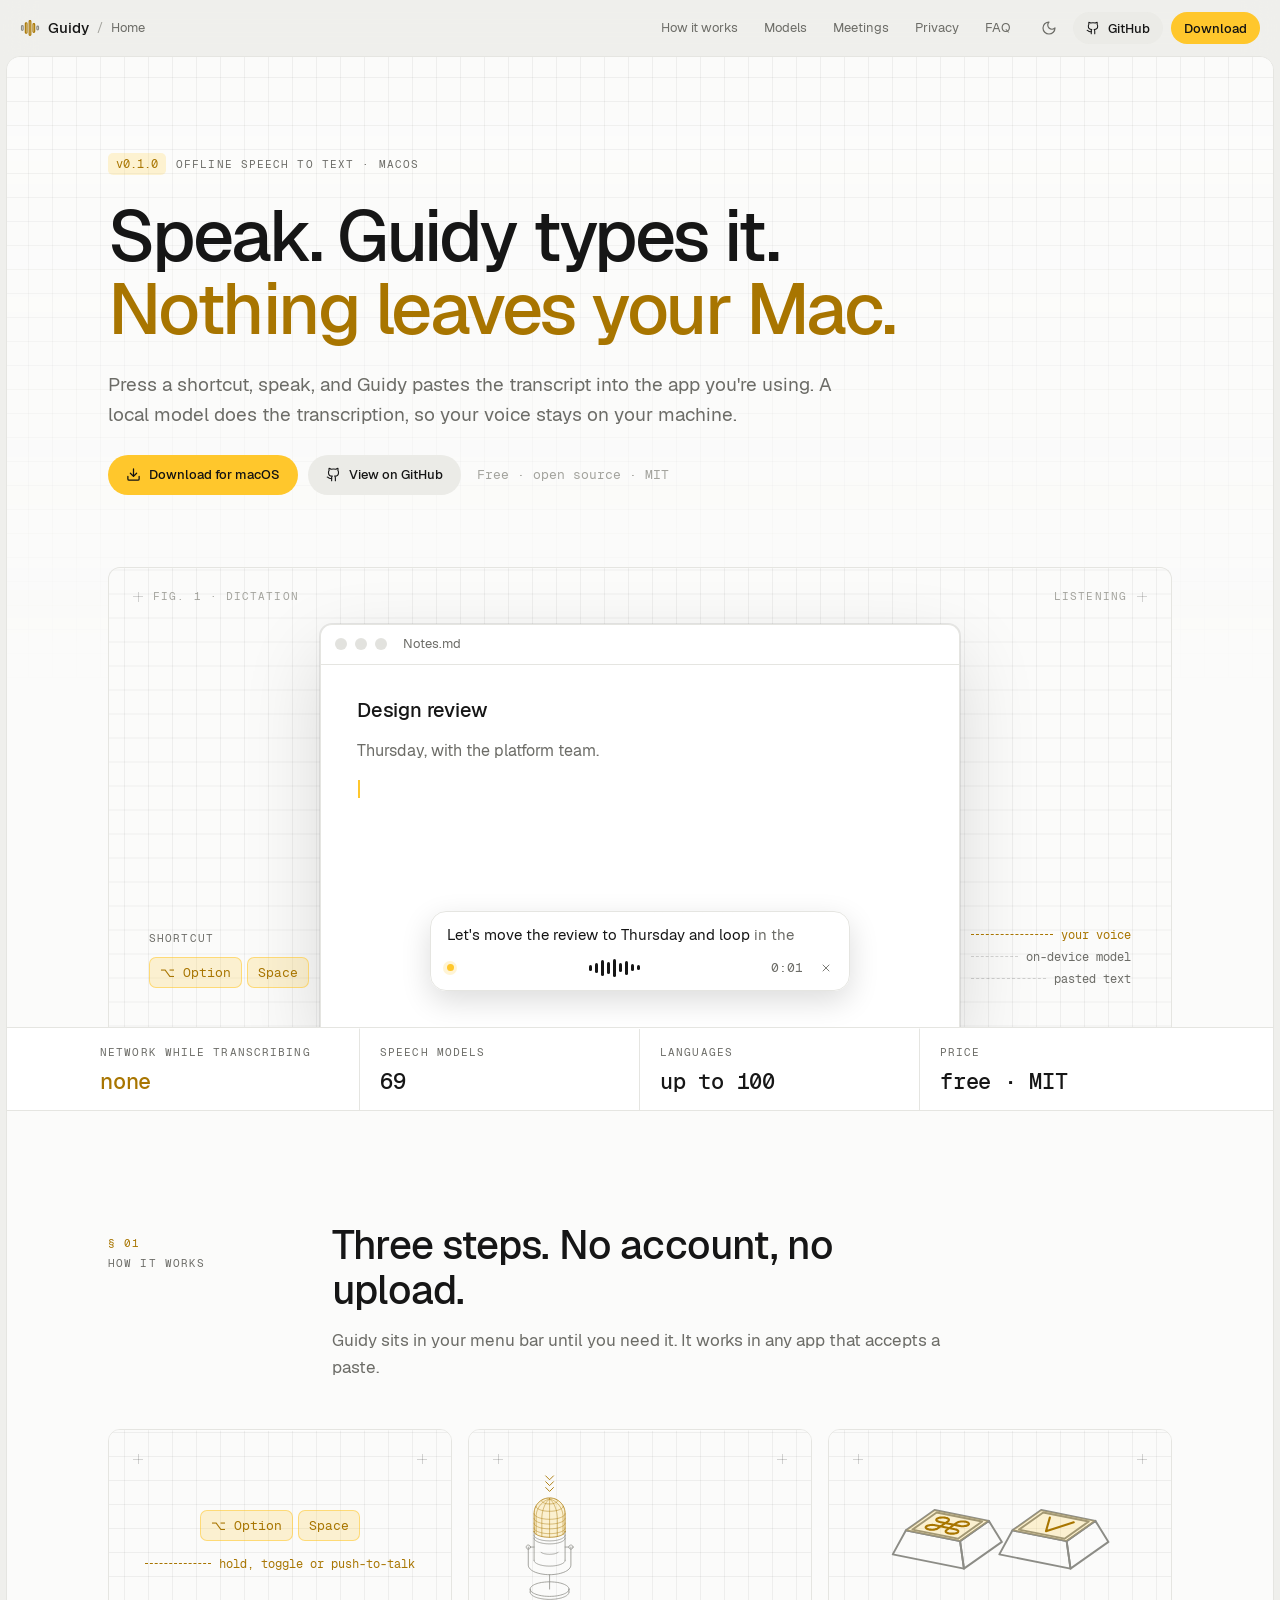
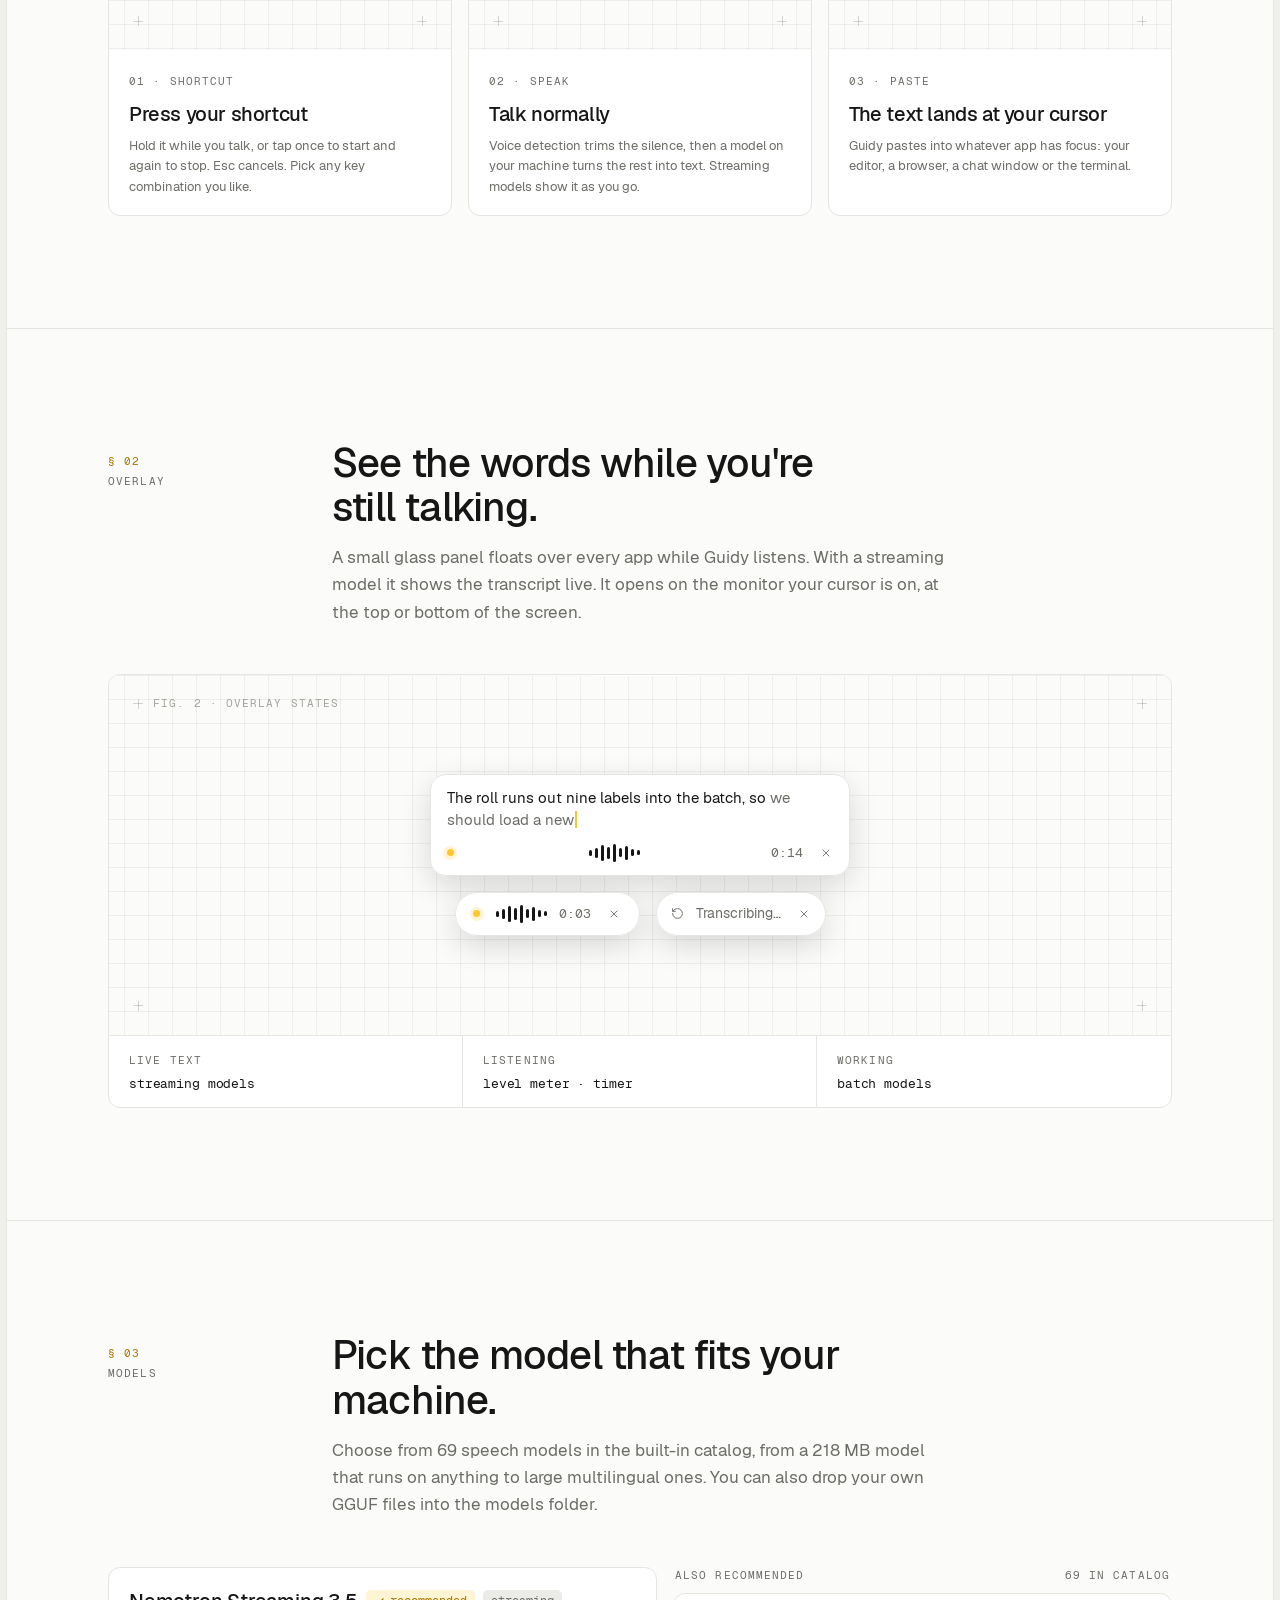
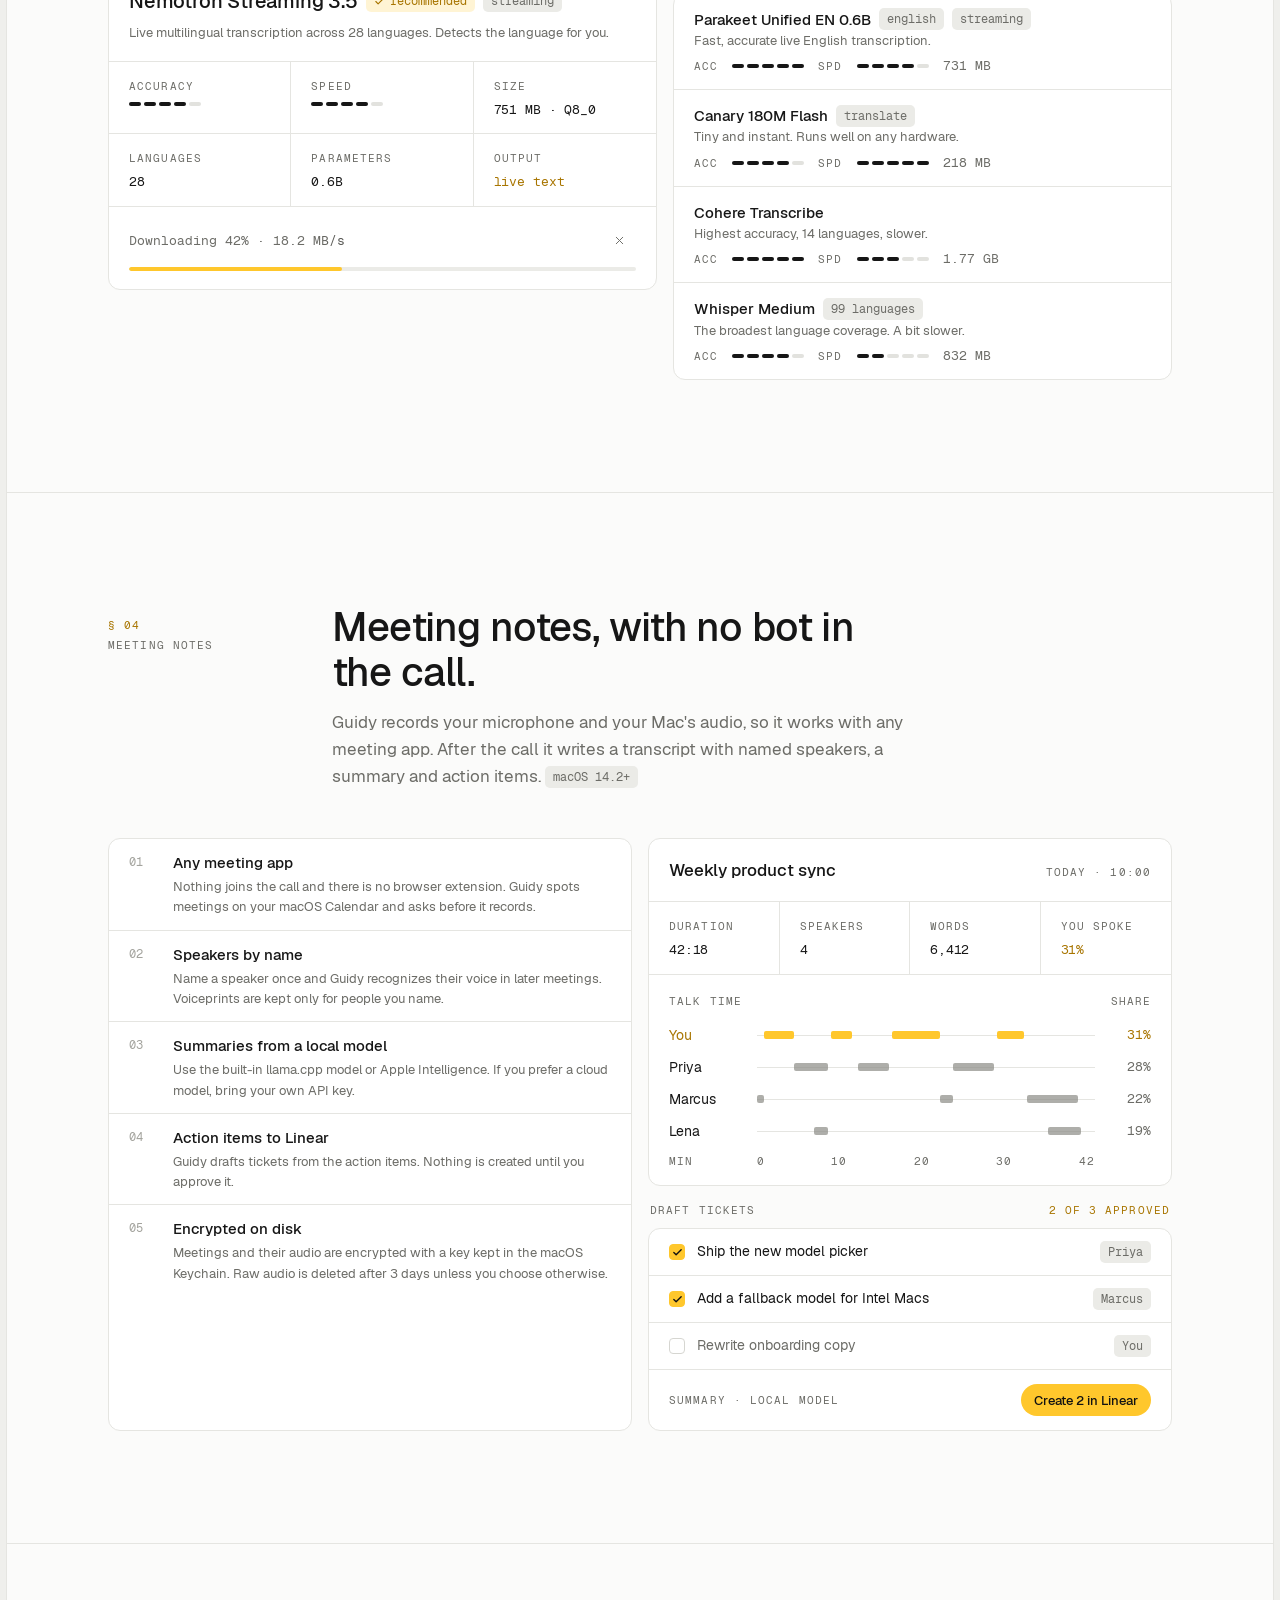
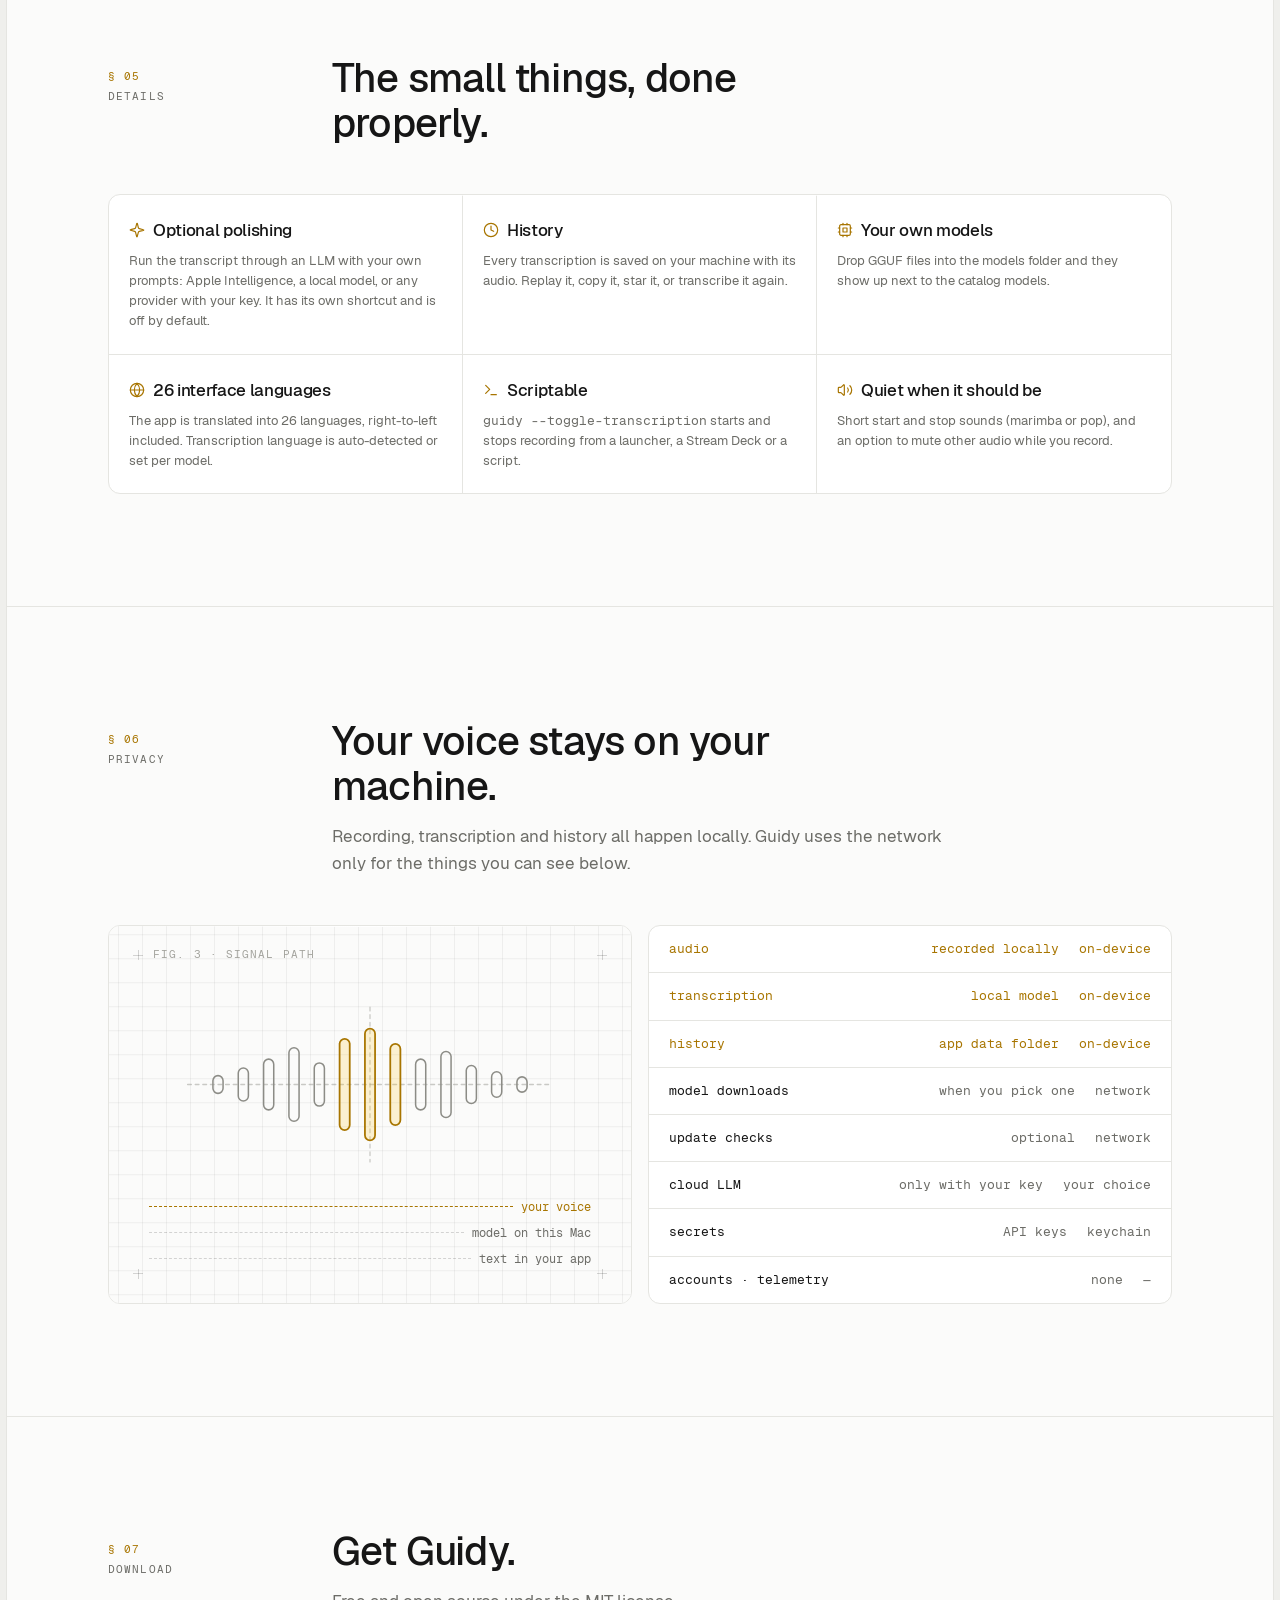
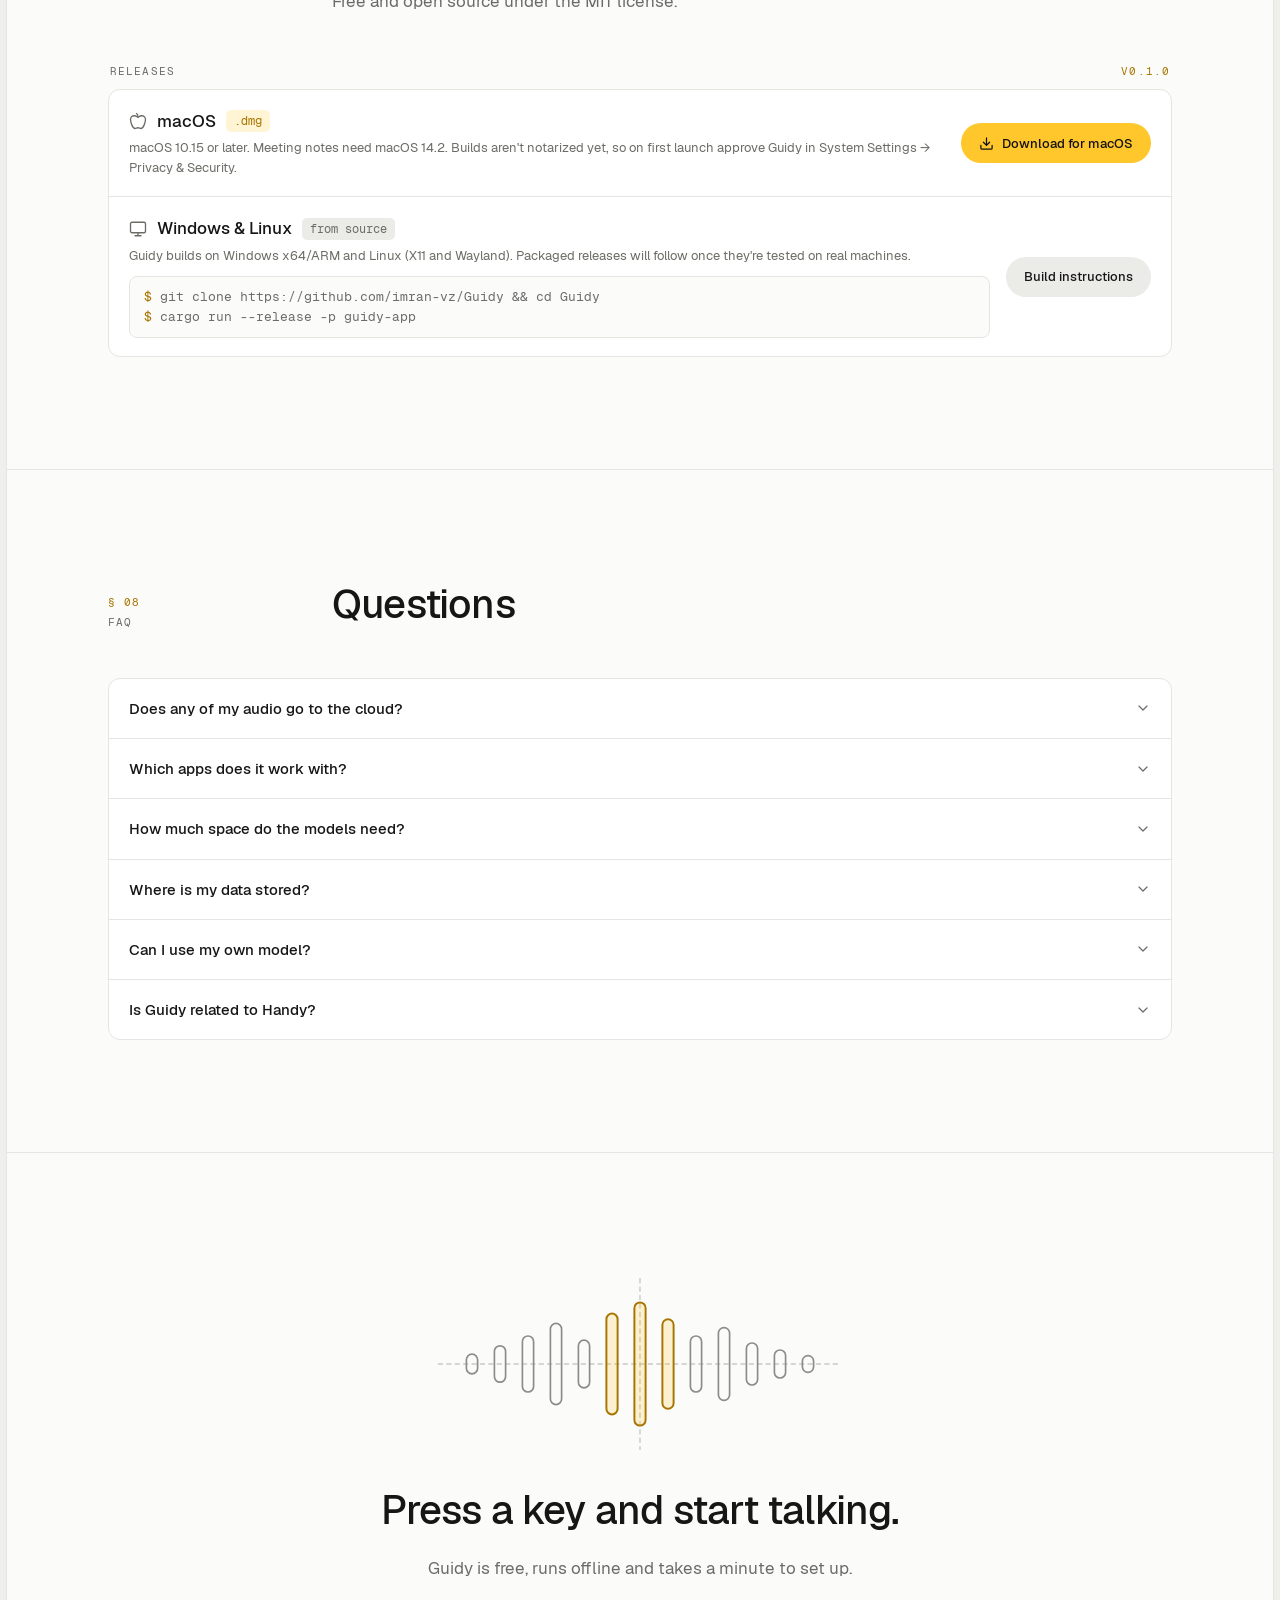
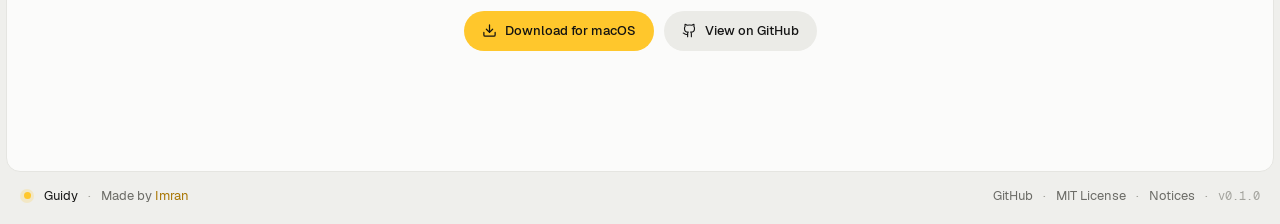
==== website/index.html @ 61d60904 "Add personal voice recognition for in-person meetings - Let people record a voice sample to label th" ====
<!doctype html>
<html lang="en">
<head>
<meta charset="utf-8">
<meta name="viewport" content="width=device-width,initial-scale=1">
<title>Guidy: offline speech to text for your desktop</title>
<meta name="description" content="Press a shortcut, speak, and Guidy pastes the transcript into the app you're using. Transcription runs on your machine. Free and open source.">
<meta name="author" content="Imran">
<link rel="author" href="https://imran.codes">
<link rel="canonical" href="https://guidy.imran.codes/">
<meta property="og:type" content="website">
<meta property="og:site_name" content="Guidy">
<meta property="og:url" content="https://guidy.imran.codes/">
<meta property="og:title" content="Guidy: offline speech to text">
<meta property="og:description" content="Press a shortcut, speak, and Guidy types into the focused app. Transcription runs on your machine. Free and open source.">
<meta property="og:image" content="https://guidy.imran.codes/assets/og.png">
<meta property="og:image:width" content="1200">
<meta property="og:image:height" content="630">
<meta property="og:image:alt" content="Guidy: Speak. Guidy types it. Nothing leaves your Mac.">
<meta name="twitter:card" content="summary_large_image">
<meta name="twitter:title" content="Guidy: offline speech to text">
<meta name="twitter:description" content="Press a shortcut, speak, and Guidy types into the focused app. Transcription runs on your machine.">
<meta name="twitter:image" content="https://guidy.imran.codes/assets/og.png">
<meta name="twitter:image:alt" content="Guidy: Speak. Guidy types it. Nothing leaves your Mac.">
<meta name="theme-color" content="#1b1b1b" media="(prefers-color-scheme: dark)">
<meta name="theme-color" content="#efefec" media="(prefers-color-scheme: light)">
<link rel="icon" href="/favicon.svg" type="image/svg+xml">
<link rel="icon" href="/assets/favicon-32.png" type="image/png" sizes="32x32">
<link rel="apple-touch-icon" href="/assets/apple-touch-icon.png">
<link rel="preload" href="assets/fonts/Geist-Regular.ttf" as="font" type="font/ttf" crossorigin>
<link rel="preload" href="assets/fonts/GeistMono-Regular.ttf" as="font" type="font/ttf" crossorigin>
<script>
  // Set the mode before first paint: saved choice, else the OS appearance.
  (function(){var m=localStorage.getItem("guidy-mode");if(!m)m=matchMedia("(prefers-color-scheme: light)").matches?"light":"dark";document.documentElement.dataset.mode=m})();
</script>
<link rel="stylesheet" href="styles.css">
<script type="application/ld+json">
{
  "@context": "https://schema.org",
  "@type": "SoftwareApplication",
  "name": "Guidy",
  "url": "https://guidy.imran.codes",
  "image": "https://guidy.imran.codes/assets/guidy-512.png",
  "description": "Offline speech to text for the desktop. Press a shortcut, speak, and Guidy pastes the transcript into the focused app.",
  "applicationCategory": "ProductivityApplication",
  "operatingSystem": "macOS",
  "softwareVersion": "0.1.0",
  "license": "https://opensource.org/licenses/MIT",
  "offers": { "@type": "Offer", "price": "0", "priceCurrency": "USD" },
  "codeRepository": "https://github.com/imran-vz/Guidy",
  "author": { "@type": "Person", "name": "Imran", "url": "https://imran.codes", "sameAs": ["https://github.com/imran-vz"] }
}
</script>
</head>
<body>
<a class="skip" href="#main">Skip to content</a>

<!-- Icons (Lucide, ISC), the same set the app uses through gpui-kit. -->
<svg width="0" height="0" style="position:absolute" aria-hidden="true">
  <defs>
    <symbol id="i-dl" viewBox="0 0 24 24"><path d="M12 15V3M7 10l5 5 5-5M21 15v4a2 2 0 0 1-2 2H5a2 2 0 0 1-2-2v-4"/></symbol>
    <symbol id="i-gh" viewBox="0 0 24 24"><path d="M15 22v-4a4.8 4.8 0 0 0-1-3.5c3 0 6-2 6-5.5.08-1.25-.27-2.48-1-3.5.28-1.15.28-2.35 0-3.5 0 0-1 0-3 1.5-2.64-.5-5.36-.5-8 0C6 2 5 2 5 2c-.3 1.15-.3 2.35 0 3.5A5.403 5.403 0 0 0 4 9c0 3.5 3 5.5 6 5.5-.39.49-.68 1.05-.85 1.65-.17.6-.22 1.23-.15 1.85v4"/><path d="M9 18c-4.51 2-5-2-7-2"/></symbol>
    <symbol id="i-x" viewBox="0 0 24 24"><path d="M18 6 6 18M6 6l12 12"/></symbol>
    <symbol id="i-reset" viewBox="0 0 24 24"><path d="M3 12a9 9 0 1 0 9-9 9.75 9.75 0 0 0-6.74 2.74L3 8"/><path d="M3 3v5h5"/></symbol>
    <symbol id="i-check" viewBox="0 0 24 24"><path d="M20 6 9 17l-5-5"/></symbol>
    <symbol id="i-chev" viewBox="0 0 24 24"><path d="m6 9 6 6 6-6"/></symbol>
    <symbol id="i-spark" viewBox="0 0 24 24"><path d="M9.9 15.5A2 2 0 0 0 8.5 14l-6.1-1.6a.5.5 0 0 1 0-1L8.5 10A2 2 0 0 0 10 8.5l1.6-6.1a.5.5 0 0 1 1 0L14 8.5a2 2 0 0 0 1.5 1.5l6.1 1.6a.5.5 0 0 1 0 1L15.5 14a2 2 0 0 0-1.5 1.5l-1.6 6.1a.5.5 0 0 1-1 0Z"/></symbol>
    <symbol id="i-clock" viewBox="0 0 24 24"><circle cx="12" cy="12" r="10"/><path d="M12 6v6l4 2"/></symbol>
    <symbol id="i-cpu" viewBox="0 0 24 24"><rect x="4" y="4" width="16" height="16" rx="2"/><rect x="9" y="9" width="6" height="6"/><path d="M15 2v2M15 20v2M2 15h2M2 9h2M20 15h2M20 9h2M9 2v2M9 20v2"/></symbol>
    <symbol id="i-globe" viewBox="0 0 24 24"><circle cx="12" cy="12" r="10"/><path d="M12 2a14.5 14.5 0 0 0 0 20 14.5 14.5 0 0 0 0-20M2 12h20"/></symbol>
    <symbol id="i-term" viewBox="0 0 24 24"><path d="m4 17 6-6-6-6M12 19h8"/></symbol>
    <symbol id="i-vol" viewBox="0 0 24 24"><path d="M11 4.7a.7.7 0 0 0-1.2-.5L6.4 7.6A1.4 1.4 0 0 1 5.4 8H3a1 1 0 0 0-1 1v6a1 1 0 0 0 1 1h2.4a1.4 1.4 0 0 1 1 .4l3.4 3.4a.7.7 0 0 0 1.2-.5ZM16 9a5 5 0 0 1 0 6M19.4 18.4a9 9 0 0 0 0-12.8"/></symbol>
    <symbol id="i-apple" viewBox="0 0 24 24"><path d="M12 20.94c1.5 0 2.75 1.06 4 1.06 3 0 6-8 6-12.22A4.91 4.91 0 0 0 17 5c-2.22 0-4 1.44-5 2-1-.56-2.78-2-5-2a4.9 4.9 0 0 0-5 4.78C2 14 5 22 8 22c1.25 0 2.5-1.06 4-1.06Z"/><path d="M10 2c1 .5 2 2 2 5"/></symbol>
    <symbol id="i-monitor" viewBox="0 0 24 24"><rect x="2" y="3" width="20" height="14" rx="2"/><path d="M8 21h8M12 17v4"/></symbol>
    <symbol id="i-sun" viewBox="0 0 24 24"><circle cx="12" cy="12" r="4"/><path d="M12 2v2M12 20v2M4.93 4.93l1.41 1.41M17.66 17.66l1.41 1.41M2 12h2M20 12h2M6.34 17.66l-1.41 1.41M19.07 4.93l-1.41 1.41"/></symbol>
    <symbol id="i-moon" viewBox="0 0 24 24"><path d="M12 3a6 6 0 0 0 9 9 9 9 0 1 1-9-9Z"/></symbol>
  </defs>
</svg>

<header class="titlebar">
  <a class="brand" href="#top" aria-label="Guidy home">
    <svg class="mark" width="20" height="20" viewBox="0 0 24 24" aria-hidden="true"><rect class="m-l" x="1.8" y="9.2" width="2" height="5.6" rx="1"/><rect class="m-a" x="6.4" y="5.7" width="2" height="12.6" rx="1"/><rect class="m-a" x="11" y="3.2" width="2" height="17.6" rx="1"/><rect class="m-a" x="15.6" y="6.7" width="2" height="10.6" rx="1"/><rect class="m-l" x="20.2" y="9.7" width="2" height="4.6" rx="1"/></svg>
    <span class="prod">Guidy</span><span class="slash">/</span><span class="where" id="where">Home</span>
  </a>
  <nav class="nav" aria-label="Sections">
    <a href="#how">How it works</a>
    <a href="#models">Models</a>
    <a href="#meetings">Meetings</a>
    <a href="#privacy">Privacy</a>
    <a href="#faq">FAQ</a>
  </nav>
  <div class="actions">
    <button class="ib" id="mode" type="button" aria-label="Switch to light mode">
      <svg width="16" height="16" fill="none" stroke="currentColor" stroke-width="1.8" stroke-linecap="round" stroke-linejoin="round"><use href="#i-sun"/></svg>
    </button>
    <a class="btn s sm" href="https://github.com/imran-vz/Guidy">
      <svg width="14" height="14" fill="none" stroke="currentColor" stroke-width="1.8" stroke-linecap="round" stroke-linejoin="round"><use href="#i-gh"/></svg>GitHub
    </a>
    <a class="btn p sm" href="#download">Download</a>
  </div>
</header>

<main class="well" id="main">

  <!-- ───────────── Hero ───────────── -->
  <section class="hero" id="top">
    <div class="bp hero-grid" aria-hidden="true"></div>
    <div class="wrap">
      <div class="hero-top">
        <div style="display:flex;gap:10px;align-items:center;flex-wrap:wrap">
          <span class="chip a">v0.1.0</span>
          <span class="eyebrow">Offline speech to text · macOS</span>
        </div>
        <h1>Speak. Guidy types it. <em>Nothing leaves your Mac.</em></h1>
        <p class="lede">Press a shortcut, speak, and Guidy pastes the transcript into the app you're using. A local model does the transcription, so your voice stays on your machine.</p>
        <div class="ctas">
          <a class="btn p" href="#download">
            <svg width="15" height="15" fill="none" stroke="currentColor" stroke-width="2" stroke-linecap="round" stroke-linejoin="round"><use href="#i-dl"/></svg>Download for macOS
          </a>
          <a class="btn s" href="https://github.com/imran-vz/Guidy">
            <svg width="15" height="15" fill="none" stroke="currentColor" stroke-width="1.8" stroke-linecap="round" stroke-linejoin="round"><use href="#i-gh"/></svg>View on GitHub
          </a>
          <span class="note mono">Free · open source · MIT</span>
        </div>
      </div>

      <!-- Desktop stand-in: an editor receiving dictation, with the overlay. -->
      <div class="bp demo" aria-label="Animated demo: holding the shortcut, speaking, and the text appearing in an editor" role="img">
        <i class="x tl"></i><i class="x tr"></i>
        <span class="fig" style="left:44px;top:20px">Fig. 1 · Dictation</span>
        <span class="fig" style="right:44px;top:20px" id="demo-state">Idle</span>
        <div class="editor rim">
          <div class="bar-top"><div class="lights"><i></i><i></i><i></i></div>Notes.md</div>
          <div class="doc">
            <div class="h">Design review</div>
            <p class="muted" style="margin-bottom:12px">Thursday, with the platform team.</p>
            <p><span class="typed" id="typed"></span><span class="caret"></span></p>
          </div>
        </div>
        <div class="keys">
          <span class="eyebrow">Shortcut</span>
          <div class="kbd" id="demo-keys"><span>⌥ Option</span><span>Space</span></div>
        </div>
        <div class="legend">
          <span class="callout a">your voice</span>
          <span class="callout">on-device model</span>
          <span class="callout">pasted text</span>
        </div>
        <div class="overlay-dock hidden" id="dock">
          <div class="pill live rim" id="pill-live">
            <div class="txt" id="live-txt"></div>
            <div class="rowp">
              <span class="dot pulse"></span>
              <div style="flex:1;display:flex;justify-content:center">
                <div class="wave" data-wave></div>
              </div>
              <span class="mono muted" id="timer">0:00</span>
              <span class="ib" aria-hidden="true"><svg width="12" height="12" fill="none" stroke="currentColor" stroke-width="1.8" stroke-linecap="round"><use href="#i-x"/></svg></span>
            </div>
          </div>
        </div>
      </div>
    </div>
  </section>

  <!-- Facts strip -->
  <div class="panel strip rim">
    <div class="wrap" style="padding:0">
      <div class="stats c4">
        <div><span class="eyebrow">Network while transcribing</span><span class="v acc">none</span></div>
        <div><span class="eyebrow">Speech models</span><span class="v">69</span></div>
        <div><span class="eyebrow">Languages</span><span class="v">up to 100</span></div>
        <div><span class="eyebrow">Price</span><span class="v">free · MIT</span></div>
      </div>
    </div>
  </div>

  <!-- ───────────── 01 How it works ───────────── -->
  <section class="section" id="how" data-name="How it works">
    <div class="wrap">
      <div class="section-head reveal">
        <div class="num"><span class="eyebrow acc">§ 01</span><span class="eyebrow">How it works</span></div>
        <div>
          <h2>Three steps. No account, no upload.</h2>
          <p class="lede">Guidy sits in your menu bar until you need it. It works in any app that accepts a paste.</p>
        </div>
      </div>
      <div class="steps">
        <article class="panel rim step reveal">
          <div class="bp">
            <i class="x tl"></i><i class="x tr"></i><i class="x bl"></i><i class="x br"></i>
            <div class="kbd-stage">
              <div class="kbd" data-keys><span>⌥ Option</span><span>Space</span></div>
              <span class="callout a" style="width:270px">hold, toggle or push-to-talk</span>
            </div>
          </div>
          <div class="sec">
            <span class="eyebrow">01 · Shortcut</span>
            <h3>Press your shortcut</h3>
            <p class="desc">Hold it while you talk, or tap once to start and again to stop. Esc cancels. Pick any key combination you like.</p>
          </div>
        </article>
        <article class="panel rim step reveal">
          <div class="bp">
            <i class="x tl"></i><i class="x tr"></i><i class="x bl"></i><i class="x br"></i>
            <div class="ill" style="--ar:480/210"><i class="l" style="--m:url(assets/illustrations/microphone.svg)"></i><i class="f" style="--m:url(assets/illustrations/microphone-fill.svg)"></i><i class="a" style="--m:url(assets/illustrations/microphone-accent.svg)"></i></div>
          </div>
          <div class="sec">
            <span class="eyebrow">02 · Speak</span>
            <h3>Talk normally</h3>
            <p class="desc">Voice detection trims the silence, then a model on your machine turns the rest into text. Streaming models show it as you go.</p>
          </div>
        </article>
        <article class="panel rim step reveal">
          <div class="bp">
            <i class="x tl"></i><i class="x tr"></i><i class="x bl"></i><i class="x br"></i>
            <div class="ill zoom" style="--ar:480/210"><i class="l" style="--m:url(assets/illustrations/paste-keys.svg)"></i><i class="f" style="--m:url(assets/illustrations/paste-keys-fill.svg)"></i><i class="a" style="--m:url(assets/illustrations/paste-keys-accent.svg)"></i></div>
          </div>
          <div class="sec">
            <span class="eyebrow">03 · Paste</span>
            <h3>The text lands at your cursor</h3>
            <p class="desc">Guidy pastes into whatever app has focus: your editor, a browser, a chat window or the terminal.</p>
          </div>
        </article>
      </div>
    </div>
  </section>

  <!-- ───────────── 02 Overlay ───────────── -->
  <section class="section" id="overlay" data-name="Overlay">
    <div class="wrap">
      <div class="section-head reveal">
        <div class="num"><span class="eyebrow acc">§ 02</span><span class="eyebrow">Overlay</span></div>
        <div>
          <h2>See the words while you're still talking.</h2>
          <p class="lede">A small glass panel floats over every app while Guidy listens. With a streaming model it shows the transcript live. It opens on the monitor your cursor is on, at the top or bottom of the screen.</p>
        </div>
      </div>
      <div class="panel rim reveal">
        <div class="bp ovl-stage">
          <i class="x tl"></i><i class="x tr"></i><i class="x bl"></i><i class="x br"></i>
          <span class="fig" style="left:44px;top:20px">Fig. 2 · Overlay states</span>
          <div class="pill live rim">
            <div class="txt">The roll runs out nine labels into the batch, so <span class="tail">we should load a new</span><span class="caret"></span></div>
            <div class="rowp"><span class="dot pulse"></span><div style="flex:1;display:flex;justify-content:center"><div class="wave" data-wave></div></div><span class="mono muted">0:14</span><span class="ib" aria-hidden="true"><svg width="12" height="12" fill="none" stroke="currentColor" stroke-width="1.8" stroke-linecap="round"><use href="#i-x"/></svg></span></div>
          </div>
          <div class="ovl-row">
            <div class="pill rim"><span class="dot pulse"></span><div class="wave" data-wave></div><span class="mono muted">0:03</span><span class="ib" aria-hidden="true"><svg width="12" height="12" fill="none" stroke="currentColor" stroke-width="1.8" stroke-linecap="round"><use href="#i-x"/></svg></span></div>
            <div class="pill rim sheen" style="padding-right:10px"><span class="muted" style="display:grid"><svg width="13" height="13" fill="none" stroke="currentColor" stroke-width="1.8" stroke-linecap="round" stroke-linejoin="round"><use href="#i-reset"/></svg></span><span class="shimmer" style="font-size:14px">Transcribing…</span><span class="ib" aria-hidden="true"><svg width="12" height="12" fill="none" stroke="currentColor" stroke-width="1.8" stroke-linecap="round"><use href="#i-x"/></svg></span></div>
          </div>
        </div>
        <div class="stats c3 sm" style="border-top:1px solid var(--hair)">
          <div><span class="eyebrow">Live text</span><span class="v">streaming models</span></div>
          <div><span class="eyebrow">Listening</span><span class="v">level meter · timer</span></div>
          <div><span class="eyebrow">Working</span><span class="v">batch models</span></div>
        </div>
      </div>
    </div>
  </section>

  <!-- ───────────── 03 Models ───────────── -->
  <section class="section" id="models" data-name="Models">
    <div class="wrap">
      <div class="section-head reveal">
        <div class="num"><span class="eyebrow acc">§ 03</span><span class="eyebrow">Models</span></div>
        <div>
          <h2>Pick the model that fits your machine.</h2>
          <p class="lede">Choose from 69 speech models in the built-in catalog, from a 218 MB model that runs on anything to large multilingual ones. You can also drop your own GGUF files into the models folder.</p>
        </div>
      </div>
      <div class="models">
        <div class="panel rim reveal">
          <div class="sec">
            <div class="mhead"><span class="nm">Nemotron Streaming 3.5</span><span class="chip a"><svg width="11" height="11" fill="none" stroke="currentColor" stroke-width="2.4" stroke-linecap="round" stroke-linejoin="round"><use href="#i-check"/></svg>recommended</span><span class="chip">streaming</span></div>
            <p class="desc" style="margin-top:6px">Live multilingual transcription across 28 languages. Detects the language for you.</p>
          </div>
          <div class="stats c3 sm" style="border-top:1px solid var(--hair)">
            <div><span class="eyebrow">Accuracy</span><span class="pips" data-pips="4"></span></div>
            <div><span class="eyebrow">Speed</span><span class="pips" data-pips="4"></span></div>
            <div><span class="eyebrow">Size</span><span class="v">751 MB · Q8_0</span></div>
            <div><span class="eyebrow">Languages</span><span class="v">28</span></div>
            <div><span class="eyebrow">Parameters</span><span class="v">0.6B</span></div>
            <div><span class="eyebrow">Output</span><span class="v acc">live text</span></div>
          </div>
          <div class="sec sheen" style="border-top:1px solid var(--hair)">
            <div style="display:flex;justify-content:space-between;align-items:center;gap:12px">
              <span class="mono shimmer">Downloading 42% · 18.2 MB/s</span>
              <span class="ib" aria-hidden="true"><svg width="13" height="13" fill="none" stroke="currentColor" stroke-width="1.8" stroke-linecap="round"><use href="#i-x"/></svg></span>
            </div>
            <div class="bar" style="margin-top:10px"><i style="width:42%"></i></div>
          </div>
        </div>
        <div class="group reveal">
          <div class="eyebrow"><span>Also recommended</span><span>69 in catalog</span></div>
          <div class="panel rim">
            <div class="mcard"><div><div class="nm">Parakeet Unified EN 0.6B <span class="chip">english</span><span class="chip">streaming</span></div><p class="desc">Fast, accurate live English transcription.</p>
              <div class="meta"><span class="eyebrow">Acc</span><span class="pips" data-pips="5"></span><span class="eyebrow">Spd</span><span class="pips" data-pips="4"></span><span class="mono muted">731 MB</span></div></div></div>
            <div class="mcard"><div><div class="nm">Canary 180M Flash <span class="chip">translate</span></div><p class="desc">Tiny and instant. Runs well on any hardware.</p>
              <div class="meta"><span class="eyebrow">Acc</span><span class="pips" data-pips="4"></span><span class="eyebrow">Spd</span><span class="pips" data-pips="5"></span><span class="mono muted">218 MB</span></div></div></div>
            <div class="mcard"><div><div class="nm">Cohere Transcribe</div><p class="desc">Highest accuracy, 14 languages, slower.</p>
              <div class="meta"><span class="eyebrow">Acc</span><span class="pips" data-pips="5"></span><span class="eyebrow">Spd</span><span class="pips" data-pips="3"></span><span class="mono muted">1.77 GB</span></div></div></div>
            <div class="mcard"><div><div class="nm">Whisper Medium <span class="chip">99 languages</span></div><p class="desc">The broadest language coverage. A bit slower.</p>
              <div class="meta"><span class="eyebrow">Acc</span><span class="pips" data-pips="4"></span><span class="eyebrow">Spd</span><span class="pips" data-pips="2"></span><span class="mono muted">832 MB</span></div></div></div>
          </div>
        </div>
      </div>
    </div>
  </section>

  <!-- ───────────── 04 Meetings ───────────── -->
  <section class="section" id="meetings" data-name="Meetings">
    <div class="wrap">
      <div class="section-head reveal">
        <div class="num"><span class="eyebrow acc">§ 04</span><span class="eyebrow">Meeting notes</span></div>
        <div>
          <h2>Meeting notes, with no bot in the call.</h2>
          <p class="lede">Guidy records your microphone and your Mac's audio, so it works with any meeting app. After the call it writes a transcript with named speakers, a summary and action items. <span class="chip" style="vertical-align:1px">macOS 14.2+</span></p>
        </div>
      </div>
      <div class="split">
        <div class="panel rim reveal">
          <div class="feature-list">
            <div class="row"><span class="idx">01</span><div class="lbl"><b>Any meeting app</b><span class="desc">Nothing joins the call and there is no browser extension. Guidy spots meetings on your macOS Calendar and asks before it records.</span></div></div>
            <div class="row"><span class="idx">02</span><div class="lbl"><b>Speakers by name</b><span class="desc">Name a speaker once and Guidy recognizes their voice in later meetings. Voiceprints are kept only for people you name.</span></div></div>
            <div class="row"><span class="idx">03</span><div class="lbl"><b>Summaries from a local model</b><span class="desc">Use the built-in llama.cpp model or Apple Intelligence. If you prefer a cloud model, bring your own API key.</span></div></div>
            <div class="row"><span class="idx">04</span><div class="lbl"><b>Action items to Linear</b><span class="desc">Guidy drafts tickets from the action items. Nothing is created until you approve it.</span></div></div>
            <div class="row"><span class="idx">05</span><div class="lbl"><b>Encrypted on disk</b><span class="desc">Meetings and their audio are encrypted with a key kept in the macOS Keychain. Raw audio is deleted after 3 days unless you choose otherwise.</span></div></div>
          </div>
        </div>
        <div style="display:flex;flex-direction:column;gap:16px">
          <div class="panel rim reveal">
            <div class="sec" style="display:flex;justify-content:space-between;align-items:baseline;gap:12px;flex-wrap:wrap">
              <span style="font-size:var(--t-title);font-weight:500">Weekly product sync</span><span class="eyebrow">Today · 10:00</span>
            </div>
            <div class="stats c4 sm" style="border-top:1px solid var(--hair)">
              <div><span class="eyebrow">Duration</span><span class="v">42:18</span></div>
              <div><span class="eyebrow">Speakers</span><span class="v">4</span></div>
              <div><span class="eyebrow">Words</span><span class="v">6,412</span></div>
              <div><span class="eyebrow">You spoke</span><span class="v acc">31%</span></div>
            </div>
            <div class="sec" style="border-top:1px solid var(--hair);padding-bottom:4px;display:flex;justify-content:space-between"><span class="eyebrow">Talk time</span><span class="eyebrow">Share</span></div>
            <div class="talk" id="talk"></div>
          </div>
          <div class="group reveal">
            <div class="eyebrow"><span>Draft tickets</span><span class="acc">2 of 3 approved</span></div>
            <div class="panel rim">
              <div class="ticket"><span class="check on"><svg width="11" height="11" fill="none" stroke="currentColor" stroke-width="3" stroke-linecap="round" stroke-linejoin="round"><use href="#i-check"/></svg></span><div class="t">Ship the new model picker</div><span class="chip">Priya</span></div>
              <div class="ticket"><span class="check on"><svg width="11" height="11" fill="none" stroke="currentColor" stroke-width="3" stroke-linecap="round" stroke-linejoin="round"><use href="#i-check"/></svg></span><div class="t">Add a fallback model for Intel Macs</div><span class="chip">Marcus</span></div>
              <div class="ticket"><span class="check"></span><div class="t muted">Rewrite onboarding copy</div><span class="chip">You</span></div>
              <div class="foot"><span class="eyebrow">Summary · local model</span><button class="btn p sm" type="button" tabindex="-1">Create 2 in Linear</button></div>
            </div>
          </div>
        </div>
      </div>
    </div>
  </section>

  <!-- ───────────── 05 Everything else ───────────── -->
  <section class="section" id="more" data-name="Details">
    <div class="wrap">
      <div class="section-head reveal">
        <div class="num"><span class="eyebrow acc">§ 05</span><span class="eyebrow">Details</span></div>
        <div>
          <h2>The small things, done properly.</h2>
        </div>
      </div>
      <div class="panel rim more reveal">
        <div><h3><svg width="16" height="16" fill="none" stroke="currentColor" stroke-width="1.8" stroke-linecap="round" stroke-linejoin="round"><use href="#i-spark"/></svg>Optional polishing</h3><p class="desc">Run the transcript through an LLM with your own prompts: Apple Intelligence, a local model, or any provider with your key. It has its own shortcut and is off by default.</p></div>
        <div><h3><svg width="16" height="16" fill="none" stroke="currentColor" stroke-width="1.8" stroke-linecap="round" stroke-linejoin="round"><use href="#i-clock"/></svg>History</h3><p class="desc">Every transcription is saved on your machine with its audio. Replay it, copy it, star it, or transcribe it again.</p></div>
        <div><h3><svg width="16" height="16" fill="none" stroke="currentColor" stroke-width="1.8" stroke-linecap="round" stroke-linejoin="round"><use href="#i-cpu"/></svg>Your own models</h3><p class="desc">Drop GGUF files into the models folder and they show up next to the catalog models.</p></div>
        <div><h3><svg width="16" height="16" fill="none" stroke="currentColor" stroke-width="1.8" stroke-linecap="round" stroke-linejoin="round"><use href="#i-globe"/></svg>26 interface languages</h3><p class="desc">The app is translated into 26 languages, right-to-left included. Transcription language is auto-detected or set per model.</p></div>
        <div><h3><svg width="16" height="16" fill="none" stroke="currentColor" stroke-width="1.8" stroke-linecap="round" stroke-linejoin="round"><use href="#i-term"/></svg>Scriptable</h3><p class="desc"><span class="mono">guidy --toggle-transcription</span> starts and stops recording from a launcher, a Stream Deck or a script.</p></div>
        <div><h3><svg width="16" height="16" fill="none" stroke="currentColor" stroke-width="1.8" stroke-linecap="round" stroke-linejoin="round"><use href="#i-vol"/></svg>Quiet when it should be</h3><p class="desc">Short start and stop sounds (marimba or pop), and an option to mute other audio while you record.</p></div>
      </div>
    </div>
  </section>

  <!-- ───────────── 06 Privacy ───────────── -->
  <section class="section" id="privacy" data-name="Privacy">
    <div class="wrap">
      <div class="section-head reveal">
        <div class="num"><span class="eyebrow acc">§ 06</span><span class="eyebrow">Privacy</span></div>
        <div>
          <h2>Your voice stays on your machine.</h2>
          <p class="lede">Recording, transcription and history all happen locally. Guidy uses the network only for the things you can see below.</p>
        </div>
      </div>
      <div class="privacy">
        <div class="panel rim reveal">
          <div class="bp" style="position:relative">
            <i class="x tl"></i><i class="x tr"></i><i class="x bl"></i><i class="x br"></i>
            <span class="fig" style="left:44px;top:20px">Fig. 3 · Signal path</span>
            <div class="ill" style="--ar:300/130;max-width:380px;position:relative;z-index:1;margin-bottom:60px"><i class="l" style="--m:url(assets/illustrations/waveform.svg)"></i><i class="f" style="--m:url(assets/illustrations/waveform-fill.svg)"></i><i class="a" style="--m:url(assets/illustrations/waveform-accent.svg)"></i></div>
            <div class="callouts">
              <span class="callout a">your voice</span>
              <span class="callout">model on this Mac</span>
              <span class="callout">text in your app</span>
            </div>
          </div>
        </div>
        <div class="panel rim reveal">
          <div class="kv a"><span>audio</span><span class="r"><span>recorded locally</span><span>on-device</span></span></div>
          <div class="kv a"><span>transcription</span><span class="r"><span>local model</span><span>on-device</span></span></div>
          <div class="kv a"><span>history</span><span class="r"><span>app data folder</span><span>on-device</span></span></div>
          <div class="kv"><span>model downloads</span><span class="r"><span>when you pick one</span><span>network</span></span></div>
          <div class="kv"><span>update checks</span><span class="r"><span>optional</span><span>network</span></span></div>
          <div class="kv"><span>cloud LLM</span><span class="r"><span>only with your key</span><span>your choice</span></span></div>
          <div class="kv"><span>secrets</span><span class="r"><span>API keys</span><span>keychain</span></span></div>
          <div class="kv"><span>accounts · telemetry</span><span class="r"><span>none</span><span>—</span></span></div>
        </div>
      </div>
    </div>
  </section>

  <!-- ───────────── 07 Download ───────────── -->
  <section class="section" id="download" data-name="Download">
    <div class="wrap">
      <div class="section-head reveal">
        <div class="num"><span class="eyebrow acc">§ 07</span><span class="eyebrow">Download</span></div>
        <div>
          <h2>Get Guidy.</h2>
          <p class="lede">Free and open source under the MIT license.</p>
        </div>
      </div>
      <div class="group reveal">
        <div class="eyebrow"><span>Releases</span><span class="acc">v0.1.0</span></div>
        <div class="panel rim">
          <div class="dl-row">
            <div>
              <div class="nm"><svg width="18" height="18" fill="none" stroke="currentColor" stroke-width="1.8" stroke-linecap="round" stroke-linejoin="round"><use href="#i-apple"/></svg>macOS <span class="chip a">.dmg</span></div>
              <p class="desc" style="margin-top:4px">macOS 10.15 or later. Meeting notes need macOS 14.2. Builds aren't notarized yet, so on first launch approve Guidy in System Settings → Privacy &amp; Security.</p>
            </div>
            <a class="btn p" href="https://github.com/imran-vz/Guidy/releases/latest"><svg width="15" height="15" fill="none" stroke="currentColor" stroke-width="2" stroke-linecap="round" stroke-linejoin="round"><use href="#i-dl"/></svg>Download for macOS</a>
          </div>
          <div class="dl-row">
            <div>
              <div class="nm"><svg width="18" height="18" fill="none" stroke="currentColor" stroke-width="1.8" stroke-linecap="round" stroke-linejoin="round"><use href="#i-monitor"/></svg>Windows &amp; Linux <span class="chip">from source</span></div>
              <p class="desc" style="margin-top:4px">Guidy builds on Windows x64/ARM and Linux (X11 and Wayland). Packaged releases will follow once they're tested on real machines.</p>
              <div class="code"><b>$</b> git clone https://github.com/imran-vz/Guidy && cd Guidy
<b>$</b> cargo run --release -p guidy-app</div>
            </div>
            <a class="btn s" href="https://github.com/imran-vz/Guidy#build-and-run">Build instructions</a>
          </div>
        </div>
      </div>
    </div>
  </section>

  <!-- ───────────── FAQ ───────────── -->
  <section class="section" id="faq" data-name="FAQ">
    <div class="wrap">
      <div class="section-head reveal">
        <div class="num"><span class="eyebrow acc">§ 08</span><span class="eyebrow">FAQ</span></div>
        <div><h2>Questions</h2></div>
      </div>
      <div class="panel rim faq reveal">
        <details>
          <summary>Does any of my audio go to the cloud?<svg width="16" height="16" fill="none" stroke="currentColor" stroke-width="1.8" stroke-linecap="round" stroke-linejoin="round"><use href="#i-chev"/></svg></summary>
          <div class="a">No. Recording and transcription run on your machine. Text only leaves your machine if you turn on post-processing or meeting summaries with a cloud provider and enter your own API key.</div>
        </details>
        <details>
          <summary>Which apps does it work with?<svg width="16" height="16" fill="none" stroke="currentColor" stroke-width="1.8" stroke-linecap="round" stroke-linejoin="round"><use href="#i-chev"/></svg></summary>
          <div class="a">Any app that accepts a paste. On macOS Guidy needs Microphone access to hear you and Accessibility access to paste for you; it asks for both on first launch.</div>
        </details>
        <details>
          <summary>How much space do the models need?<svg width="16" height="16" fill="none" stroke="currentColor" stroke-width="1.8" stroke-linecap="round" stroke-linejoin="round"><use href="#i-chev"/></svg></summary>
          <div class="a">The recommended models range from 218 MB (Canary 180M Flash) to about 1.8 GB (Cohere Transcribe). You only download the ones you pick, and you can delete them from the Models page.</div>
        </details>
        <details>
          <summary>Where is my data stored?<svg width="16" height="16" fill="none" stroke="currentColor" stroke-width="1.8" stroke-linecap="round" stroke-linejoin="round"><use href="#i-chev"/></svg></summary>
          <div class="a">In the app data folder, <code>~/Library/Application Support/dev.guidy.app</code> on macOS. API keys go in the macOS Keychain.</div>
        </details>
        <details>
          <summary>Can I use my own model?<svg width="16" height="16" fill="none" stroke="currentColor" stroke-width="1.8" stroke-linecap="round" stroke-linejoin="round"><use href="#i-chev"/></svg></summary>
          <div class="a">Yes. Put a GGUF speech model in the models folder and it appears on the Models page as a custom model.</div>
        </details>
        <details>
          <summary>Is Guidy related to Handy?<svg width="16" height="16" fill="none" stroke="currentColor" stroke-width="1.8" stroke-linecap="round" stroke-linejoin="round"><use href="#i-chev"/></svg></summary>
          <div class="a">Yes. Guidy's backend (audio, transcription, settings, history) comes from <a class="acc" href="https://github.com/cjpais/Handy">Handy</a> by CJ Pais, under the MIT license. The interface, meeting notes and artwork are Guidy's own, written in Rust on GPUI.</div>
        </details>
      </div>
    </div>
  </section>

  <!-- Closing -->
  <section class="closer">
    <div class="wrap">
      <div class="ill reveal" style="--ar:300/130"><i class="l" style="--m:url(assets/illustrations/waveform.svg)"></i><i class="f" style="--m:url(assets/illustrations/waveform-fill.svg)"></i><i class="a" style="--m:url(assets/illustrations/waveform-accent.svg)"></i></div>
      <h2 class="reveal">Press a key and start talking.</h2>
      <p class="lede reveal">Guidy is free, runs offline and takes a minute to set up.</p>
      <div class="ctas reveal">
        <a class="btn p" href="https://github.com/imran-vz/Guidy/releases/latest"><svg width="15" height="15" fill="none" stroke="currentColor" stroke-width="2" stroke-linecap="round" stroke-linejoin="round"><use href="#i-dl"/></svg>Download for macOS</a>
        <a class="btn s" href="https://github.com/imran-vz/Guidy"><svg width="15" height="15" fill="none" stroke="currentColor" stroke-width="1.8" stroke-linecap="round" stroke-linejoin="round"><use href="#i-gh"/></svg>View on GitHub</a>
      </div>
    </div>
  </section>
</main>

<footer class="statusbar">
  <span class="dot"></span><span style="color:var(--text)">Guidy</span>
  <span class="faint">·</span><span>Made by <a class="acc" href="https://imran.codes" rel="author">Imran</a></span>
  <span class="sp"></span>
  <a href="https://github.com/imran-vz/Guidy">GitHub</a><span class="faint">·</span>
  <a href="https://github.com/imran-vz/Guidy/blob/main/LICENSE">MIT License</a><span class="faint">·</span>
  <a href="https://github.com/imran-vz/Guidy/blob/main/NOTICE.md">Notices</a><span class="faint">·</span>
  <span class="ver">v0.1.0</span>
</footer>

<script src="main.js" defer></script>
</body>
</html>
---- website/styles.css ----
/* Guidy marketing site.
   Tokens mirror crates/guidy-app/src/ui/design.rs and assets/themes/guidy.json
   (same values as docs/design/guidy-mock.html). The type steps are scaled up
   for a web page; everything else is the app's language: an ink well inside a
   graphite frame, hairline grids, uppercase mono labels, one signal-yellow
   accent, rim lights and a slow sheen. */

@font-face{font-family:"Geist";src:url(assets/fonts/Geist-Regular.ttf) format("truetype");font-weight:400;font-display:swap}
@font-face{font-family:"Geist";src:url(assets/fonts/Geist-Medium.ttf) format("truetype");font-weight:500;font-display:swap}
@font-face{font-family:"Geist";src:url(assets/fonts/Geist-SemiBold.ttf) format("truetype");font-weight:600;font-display:swap}
@font-face{font-family:"Geist Mono";src:url(assets/fonts/GeistMono-Regular.ttf) format("truetype");font-weight:400;font-display:swap}
@font-face{font-family:"Geist Mono";src:url(assets/fonts/GeistMono-Medium.ttf) format("truetype");font-weight:500;font-display:swap}

/* ───────────── Tokens ───────────── */
:root{
  --sans:"Geist",ui-sans-serif,system-ui,sans-serif;
  --mono:"Geist Mono",ui-monospace,monospace;
  --t-hero:clamp(40px,6.4vw,72px); --t-display:clamp(28px,3.6vw,40px);
  --t-headline:20px; --t-title:17px; --t-body:15px; --t-small:13px; --t-mono:13px; --t-eyebrow:11px;
  --sx:20px; --sy:18px; --well-inset:6px;
  --r-well:14px; --r-panel:12px; --r-chip:5px; --r-ctl:6px; --grid:24px;
  --max:1120px;
}
:root,[data-mode=dark]{
  color-scheme:dark;
  --ink:#0d0d0d; --frame:#1b1b1b; --surface:#121212; --raised:#212121; --raised-2:#292929;
  --hair:#222; --input:#2e2e2e; --gridc:rgba(255,255,255,.05); --mark:rgba(255,255,255,.18);
  --line:#8a8a8a; --text:#ededed; --muted:#8b8b8b; --faint:#5f5f5f;
  --accent:#ffc72c; --accent-hover:#ffd355; --accent-active:#f2b705; --accent-text:#ffc72c; --accent-soft:rgba(255,199,44,.12);
  --on-accent:#121212; --rim:rgba(255,255,255,.12); --sheen:rgba(255,255,255,.07);
  --danger:#ff6b61; --success:#6fd08c;
  --lift:0 30px 80px rgba(0,0,0,.55),0 0 0 1px rgba(255,255,255,.06);
  --float:0 10px 30px rgba(0,0,0,.35);
}
[data-mode=light]{
  color-scheme:light;
  --ink:#fbfbfa; --frame:#efefec; --surface:#fff; --raised:#ebebe7; --raised-2:#e2e2de;
  --hair:#e5e5e1; --input:#d6d6d1; --gridc:rgba(0,0,0,.05); --mark:rgba(0,0,0,.16);
  --line:#8c8c86; --text:#161616; --muted:#6c6c67; --faint:#a3a39d;
  --accent:#ffc72c; --accent-hover:#ffd355; --accent-active:#f2b705; --accent-text:#a87500; --accent-soft:rgba(255,199,44,.2);
  --on-accent:#121212; --rim:#fff; --sheen:rgba(255,255,255,.55);
  --danger:#d6403a; --success:#2f9a58;
  --lift:0 30px 80px rgba(0,0,0,.14),0 0 0 1px rgba(0,0,0,.08);
  --float:0 10px 30px rgba(0,0,0,.14);
}

/* ───────────── Base ───────────── */
*{box-sizing:border-box}
html{scroll-behavior:smooth;scroll-padding-top:72px}
body{margin:0;background:var(--frame);color:var(--text);font:400 var(--t-body)/1.55 var(--sans);-webkit-font-smoothing:antialiased;text-rendering:optimizeLegibility}
a{color:inherit;text-decoration:none}
p{margin:0}
h1,h2,h3{margin:0;font-weight:500;letter-spacing:-.02em}
::selection{background:rgba(255,199,44,.3)}
:focus-visible{outline:2px solid var(--accent);outline-offset:2px;border-radius:6px}
.skip{position:absolute;left:-999px;top:8px;z-index:100;background:var(--accent);color:var(--on-accent);padding:8px 14px;border-radius:999px}
.skip:focus{left:12px}

/* ───────────── Type ───────────── */
.eyebrow{font:var(--t-eyebrow)/16px var(--mono);text-transform:uppercase;letter-spacing:.1em;color:var(--muted)}
.mono{font:var(--t-mono)/1.4 var(--mono)}
.muted{color:var(--muted)}.faint{color:var(--faint)}.acc{color:var(--accent-text)}
.lede{color:var(--muted);font-size:17px;line-height:1.6;max-width:56ch}
.desc{color:var(--muted);font-size:var(--t-small);line-height:1.55}

/* ───────────── Chrome: title bar, well, status bar ───────────── */
.titlebar{position:sticky;top:0;z-index:20;height:56px;display:flex;align-items:center;gap:10px;padding:0 20px;background:color-mix(in srgb,var(--frame) 88%,transparent);backdrop-filter:blur(16px);-webkit-backdrop-filter:blur(16px)}
.brand{display:flex;align-items:center;gap:8px;font-size:var(--t-small)}
/* The mark: the Signal Path figure in miniature (see assets/brand). */
.mark .m-l{fill:none;stroke:var(--line);stroke-width:1.4}
.mark .m-a{fill:var(--accent-soft);stroke:var(--accent-text);stroke-width:1.4}
.brand .prod{font-weight:500;font-size:15px}
.brand .slash{color:var(--faint)}
.brand .where{color:var(--muted)}
.nav{display:flex;gap:2px;margin-left:auto}
.nav a{height:32px;display:flex;align-items:center;padding:0 12px;border-radius:9px;font-size:var(--t-small);color:var(--muted)}
.nav a:hover{background:color-mix(in srgb,var(--raised) 55%,transparent);color:var(--text)}
.nav a.on{background:var(--raised);color:var(--text)}
.titlebar .actions{display:flex;gap:8px;align-items:center}

.well{margin:0 var(--well-inset);background:var(--ink);border:1px solid var(--hair);border-radius:var(--r-well);overflow:hidden}
.wrap{max-width:var(--max);margin:0 auto;padding:0 28px}

.statusbar{display:flex;align-items:center;gap:10px;flex-wrap:wrap;padding:14px 20px 18px;font-size:var(--t-small);color:var(--muted)}
.statusbar .sp{flex:1}
.statusbar a:hover{color:var(--text)}
.statusbar .ver{font:12px var(--mono);color:var(--faint)}

/* ───────────── Glass: rim light + sheen + shimmer ───────────── */
.rim{position:relative}
.rim::before{content:"";position:absolute;top:0;left:14px;right:14px;height:1px;background:linear-gradient(90deg,transparent,var(--rim),transparent);pointer-events:none;z-index:2}
.sheen{position:relative;overflow:hidden}
.sheen::after{content:"";position:absolute;top:0;bottom:0;width:40%;left:-45%;background:linear-gradient(100deg,transparent,var(--sheen),transparent);animation:sweep 5.2s cubic-bezier(.2,.7,.2,1) infinite;pointer-events:none}
@keyframes sweep{0%{left:-45%}40%,100%{left:105%}}
.shimmer{background:linear-gradient(90deg,var(--sh,var(--muted)) 0%,var(--sh,var(--muted)) 35%,var(--text) 50%,var(--sh,var(--muted)) 65%,var(--sh,var(--muted)) 100%);background-size:250% 100%;-webkit-background-clip:text;background-clip:text;color:transparent;animation:shim 2.2s linear infinite}
@keyframes shim{from{background-position:100% 0}to{background-position:-150% 0}}

/* ───────────── Building blocks ───────────── */
.panel{background:var(--surface);border:1px solid var(--hair);border-radius:var(--r-panel);overflow:hidden}
.sec{padding:var(--sy) var(--sx)}
.sec+.sec{border-top:1px solid var(--hair)}
.group{display:flex;flex-direction:column;gap:10px}
.group>.eyebrow{padding:0 2px;display:flex;justify-content:space-between}
.row{min-height:56px;padding:12px var(--sx);display:flex;align-items:center;gap:16px;justify-content:space-between}
.row+.row{border-top:1px solid var(--hair)}
.row .lbl{display:flex;flex-direction:column;gap:3px;min-width:0}
.foot{display:flex;align-items:center;justify-content:space-between;gap:12px;flex-wrap:wrap;padding:14px var(--sx);border-top:1px solid var(--hair)}

.chip{display:inline-flex;align-items:center;gap:5px;padding:2px 8px;border-radius:var(--r-chip);font:12px/18px var(--mono);background:var(--raised);color:var(--muted);white-space:nowrap}
.chip.a{background:var(--accent-soft);color:var(--accent-text)}
.kbd{display:inline-flex;gap:5px}
.kbd span{font:13px/1 var(--mono);padding:8px 10px;border-radius:7px;background:var(--raised);border:1px solid var(--input);box-shadow:inset 0 -1px 0 rgba(0,0,0,.25);transition:transform .12s,background .12s,box-shadow .12s}
.kbd.down span{transform:translateY(1px);background:var(--accent-soft);border-color:color-mix(in srgb,var(--accent) 55%,transparent);color:var(--accent-text);box-shadow:none}

.btn{height:40px;padding:0 18px;border-radius:999px;border:0;font:500 var(--t-small) var(--sans);cursor:pointer;display:inline-flex;align-items:center;gap:8px;white-space:nowrap;transition:background .12s}
.btn.p{background:var(--accent);color:var(--on-accent)}.btn.p:hover{background:var(--accent-hover)}.btn.p:active{background:var(--accent-active)}
.btn.s{background:var(--raised);color:var(--text)}.btn.s:hover{background:var(--raised-2)}
.btn.sm{height:32px;padding:0 13px;font-size:12.5px}
.ib{width:32px;height:32px;border-radius:8px;display:inline-grid;place-items:center;color:var(--muted);cursor:pointer;background:transparent;border:0}
.ib:hover{background:var(--raised);color:var(--text)}

.stats{display:grid}
.stats>div{padding:16px var(--sx);display:flex;flex-direction:column;gap:8px;border-right:1px solid var(--hair);border-bottom:1px solid var(--hair)}
.stats .v{font:500 22px/1.2 var(--mono);color:var(--text);letter-spacing:-.01em}
.stats .v.acc{color:var(--accent-text)}
.stats.c4{grid-template-columns:repeat(4,1fr)}.stats.c3{grid-template-columns:repeat(3,1fr)}
.stats.c4>div:nth-child(4n),.stats.c3>div:nth-child(3n){border-right:0}
.stats.c4>div:nth-last-child(-n+4),.stats.c3>div:nth-last-child(-n+3){border-bottom:0}
.stats.sm .v{font-size:var(--t-mono);font-weight:400}

.dot{width:14px;height:14px;border-radius:50%;background:var(--accent-soft);display:grid;place-items:center;flex:none}
.dot::after{content:"";width:7px;height:7px;border-radius:50%;background:var(--accent)}
.dot.idle{background:transparent}.dot.idle::after{background:var(--faint)}
.pulse::after{animation:pulse 1.9s ease-in-out infinite}
@keyframes pulse{50%{opacity:.5}}
.bar{height:4px;border-radius:999px;background:var(--raised);overflow:hidden;position:relative}
.bar>i{position:absolute;inset:0 auto 0 0;background:var(--accent);border-radius:999px}
.pips{display:inline-flex;gap:3px}.pips i{width:12px;height:4px;border-radius:2px;background:var(--raised-2)}.pips i.f{background:var(--text)}
.kv{display:flex;align-items:center;justify-content:space-between;gap:16px;padding:14px var(--sx);font:var(--t-mono)/1.4 var(--mono)}
.kv+.kv{border-top:1px solid var(--hair)}
.kv .r{display:flex;gap:20px;color:var(--muted);text-align:right}
.kv.a,.kv.a .r{color:var(--accent-text)}

/* Segmented control */
.seg{display:inline-flex;padding:3px;background:var(--surface);border:1px solid var(--hair);border-radius:999px;gap:2px}
.seg span{padding:5px 14px;border-radius:999px;font-size:12.5px;color:var(--muted)}
.seg span.on{background:var(--raised);color:var(--text)}

/* ───────────── Blueprint stage ───────────── */
.bp{position:relative;overflow:hidden;background:var(--ink);
  background-image:linear-gradient(var(--gridc) 1px,transparent 1px),linear-gradient(90deg,var(--gridc) 1px,transparent 1px);
  background-size:var(--grid) var(--grid);background-position:center center}
.bp.fade::after{content:"";position:absolute;left:0;right:0;bottom:0;height:35%;background:linear-gradient(transparent,var(--ink));pointer-events:none}
.x{position:absolute;width:10px;height:10px;color:var(--mark);z-index:1}
.x::before,.x::after{content:"";position:absolute;background:currentColor}
.x::before{left:0;right:0;top:4.5px;height:1px}.x::after{top:0;bottom:0;left:4.5px;width:1px}
.x.tl{left:24px;top:24px}.x.tr{right:24px;top:24px}.x.bl{left:24px;bottom:24px}.x.br{right:24px;bottom:24px}
.fig{position:absolute;z-index:1;font:var(--t-eyebrow)/16px var(--mono);text-transform:uppercase;letter-spacing:.1em;color:var(--faint)}

/* Three-layer line art from assets/illustrations, coloured like
   design::illustration: lines, soft accent fill, accent. */
.ill{position:relative;width:100%;aspect-ratio:var(--ar,480/210)}
.ill i{position:absolute;inset:0;-webkit-mask:var(--m) center/contain no-repeat;mask:var(--m) center/contain no-repeat}
/* Zoom into a drawing whose subject sits small in its frame. */
.ill.zoom i{-webkit-mask-size:250%;mask-size:250%;-webkit-mask-position:53% 90%;mask-position:53% 90%}
.ill .l{background:var(--line)}.ill .f{background:var(--accent-soft)}.ill .a{background:var(--accent-text)}

/* Callout: label hanging off a dashed leader. */
.callout{display:flex;align-items:center;gap:8px;font:12px var(--mono);color:var(--muted)}
.callout::before{content:"";flex:1;min-width:16px;border-top:1px dashed var(--mark)}
.callout.a{color:var(--accent-text)}.callout.a::before{border-color:var(--accent-text)}

/* ───────────── Sections ───────────── */
.section{padding:112px 0;border-top:1px solid var(--hair)}
.section-head{display:grid;grid-template-columns:200px 1fr;gap:24px;margin-bottom:48px}
.section-head .num{display:flex;flex-direction:column;gap:4px;padding-top:12px}
.section-head h2{font-size:var(--t-display);line-height:1.12;max-width:20ch}
.section-head .lede{margin-top:14px}

/* Hero */
.hero{padding:96px 0 0;position:relative}
.hero .wrap{position:relative;z-index:1}
.hero-top{display:flex;flex-direction:column;align-items:flex-start;gap:24px}
.hero h1{font-size:var(--t-hero);line-height:1.02;letter-spacing:-.035em;max-width:18ch}
.hero h1 em{font-style:normal;color:var(--accent-text)}
.hero .lede{font-size:19px}
.hero .ctas{display:flex;gap:10px;flex-wrap:wrap;align-items:center}
.hero .ctas .note{font-size:12.5px;color:var(--faint);margin-left:6px}
.hero-grid{position:absolute;inset:0;height:640px;-webkit-mask:linear-gradient(#000 0,transparent 100%);mask:linear-gradient(#000 0,transparent 100%)}

/* Hero demo: a desktop stand-in with an editor and the overlay. */
.demo{margin-top:72px;border-radius:var(--r-panel) var(--r-panel) 0 0;border:1px solid var(--hair);border-bottom:0;height:460px;display:flex;justify-content:center;align-items:flex-start;padding:56px 24px 0}
.editor{position:relative;z-index:1;width:min(640px,100%);height:100%;background:var(--surface);border:1px solid var(--hair);border-bottom:0;border-radius:var(--r-panel) var(--r-panel) 0 0;box-shadow:var(--lift);display:flex;flex-direction:column}
.editor .bar-top{height:40px;display:flex;align-items:center;gap:8px;padding:0 14px;border-bottom:1px solid var(--hair);font-size:var(--t-small);color:var(--muted)}
.lights{display:flex;gap:8px;margin-right:8px}.lights i{width:12px;height:12px;border-radius:50%;background:var(--raised-2);display:block}
.editor .doc{padding:28px 36px;font-size:16px;line-height:1.7;color:var(--text)}
.editor .doc .h{font-size:20px;font-weight:500;margin-bottom:10px;letter-spacing:-.01em}
.editor .doc .typed{color:var(--text)}
.caret{display:inline-block;width:1.5px;height:1.1em;background:var(--accent);vertical-align:-3px;margin-left:1px;animation:blink 1.1s steps(1) infinite}
@keyframes blink{50%{opacity:0}}
.demo .keys{position:absolute;z-index:2;left:40px;bottom:40px;display:flex;flex-direction:column;gap:10px;align-items:flex-start}
.demo .legend{position:absolute;z-index:2;right:40px;bottom:40px;display:flex;flex-direction:column;gap:6px;width:160px}

/* Overlay pill (PARITY §O): glass panel, hairline, rim, signal dot. */
.overlay-dock{position:absolute;z-index:3;left:50%;bottom:36px;transform:translateX(-50%);transition:opacity .3s,transform .3s}
.overlay-dock.hidden{opacity:0;transform:translate(-50%,8px);pointer-events:none}
.pill{background:color-mix(in srgb,var(--surface) 92%,transparent);backdrop-filter:blur(20px);-webkit-backdrop-filter:blur(20px);border:1px solid var(--hair);border-radius:999px;height:44px;display:flex;align-items:center;gap:12px;padding:0 14px;box-shadow:var(--float)}
.pill .ib{width:22px;height:22px;border-radius:6px}
.wave{display:flex;gap:3px;align-items:center;height:20px}
.wave i{width:3px;border-radius:2px;background:var(--text);animation:wv 1s ease-in-out infinite}
@keyframes wv{50%{transform:scaleY(.45)}}
.live{width:420px;max-width:calc(100vw - 48px);border-radius:16px;height:auto;flex-direction:column;align-items:stretch;padding:0;gap:0}
.live .txt{padding:12px 16px 0;font-size:15px;line-height:1.45;min-height:34px}
.live .rowp{height:44px;display:flex;align-items:center;gap:12px;padding:0 12px}
.live .tail{color:var(--muted)}

/* Stats strip under the hero */
.strip{border-radius:0;border-left:0;border-right:0;border-bottom:0}

/* How it works */
.steps{display:grid;grid-template-columns:repeat(3,1fr);gap:16px}
.step .bp{height:220px;display:grid;place-items:center;padding:16px}
.step .bp .ill{max-width:340px}
.step .sec h3{font-size:var(--t-headline);margin:8px 0 6px}
.step .kbd-stage{display:flex;flex-direction:column;align-items:center;gap:16px;position:relative;z-index:1}

/* Overlay states */
.ovl-stage{height:360px;display:flex;flex-direction:column;align-items:center;justify-content:center;gap:16px;padding:24px}
.ovl-stage>.pill,.ovl-stage>.ovl-row{position:relative;z-index:1}
.ovl-row{display:flex;gap:16px;flex-wrap:wrap;justify-content:center}
.split{display:grid;grid-template-columns:1fr 1fr;gap:16px}

/* Models */
.models{display:grid;grid-template-columns:1.1fr 1fr;gap:16px;align-items:start}
.mhead{display:flex;align-items:center;gap:8px;flex-wrap:wrap}
.mhead .nm{font-size:var(--t-headline);font-weight:500;letter-spacing:-.01em}
.mcard{display:grid;grid-template-columns:1fr auto;gap:12px;align-items:center;padding:14px var(--sx)}
.mcard+.mcard{border-top:1px solid var(--hair)}
.mcard .nm{display:flex;gap:8px;align-items:center;font-weight:500}
.mcard .meta{display:flex;gap:14px;margin-top:6px;align-items:center;flex-wrap:wrap}

/* Meetings */
.feature-list{display:flex;flex-direction:column}
.feature-list .row{align-items:flex-start;justify-content:flex-start}
.feature-list .row .idx{font:12px/22px var(--mono);color:var(--faint);width:28px;flex:none}
.feature-list .row b{font-weight:500}
.talk{padding:6px var(--sx) 16px}
.talk .tr{display:grid;grid-template-columns:76px 1fr 44px;align-items:center;gap:12px;height:32px;font-size:13.5px}
.talk .lane{position:relative;height:14px}
.talk .lane::before{content:"";position:absolute;left:0;right:0;top:6.5px;height:1px;background:var(--hair)}
.talk .seg-b{position:absolute;top:3px;height:8px;border-radius:2px;background:var(--line);opacity:.7}
.talk .tr.a .seg-b{background:var(--accent);opacity:1}
.talk .axis{display:grid;grid-template-columns:76px 1fr 44px;gap:12px;margin-top:6px}
.talk .axis div{display:flex;justify-content:space-between}
.blk{display:grid;grid-template-columns:76px 1fr;gap:12px;padding:12px var(--sx);font-size:14px;line-height:1.6}
.blk+.blk{border-top:1px solid var(--hair)}
.blk .who{display:flex;flex-direction:column;gap:2px}
.ticket{display:flex;align-items:center;gap:12px;padding:12px var(--sx);font-size:14px}
.ticket+.ticket{border-top:1px solid var(--hair)}
.ticket .t{flex:1;min-width:0}
.check{width:16px;height:16px;border-radius:4px;border:1px solid var(--input);display:grid;place-items:center;flex:none;color:var(--on-accent)}
.check.on{background:var(--accent);border-color:var(--accent)}

/* Everything else: a settings-style grid */
.more{display:grid;grid-template-columns:repeat(3,1fr)}
.more>div{padding:22px var(--sx);display:flex;flex-direction:column;gap:8px;border-right:1px solid var(--hair);border-bottom:1px solid var(--hair)}
.more>div:nth-child(3n){border-right:0}
.more>div:nth-last-child(-n+3){border-bottom:0}
.more h3{font-size:var(--t-title);display:flex;align-items:center;gap:8px}
.more h3 svg{color:var(--accent-text)}

/* Privacy */
.privacy{display:grid;grid-template-columns:1fr 1fr;gap:16px;align-items:stretch}
.privacy .bp{height:100%;min-height:300px;display:grid;place-items:center;padding:32px}
.privacy .callouts{position:absolute;inset:auto 40px 36px 40px;display:flex;flex-direction:column;gap:10px;z-index:1}

/* Download */
.dl-row{display:grid;grid-template-columns:1fr auto;gap:16px;align-items:center;padding:18px var(--sx)}
.dl-row+.dl-row{border-top:1px solid var(--hair)}
.dl-row>div{min-width:0}
.dl-row .nm{display:flex;align-items:center;gap:10px;font-size:var(--t-title);font-weight:500}
.dl-row .nm svg{color:var(--muted)}
.code{font:12.5px/1.6 var(--mono);background:var(--ink);border:1px solid var(--hair);border-radius:8px;padding:10px 14px;color:var(--muted);overflow-x:auto;white-space:pre;margin-top:10px}
.code b{color:var(--accent-text);font-weight:400}

/* FAQ */
.faq details+details{border-top:1px solid var(--hair)}
.faq summary{list-style:none;cursor:pointer;padding:18px var(--sx);display:flex;align-items:center;justify-content:space-between;gap:16px;font-weight:500}
.faq summary::-webkit-details-marker{display:none}
.faq summary svg{color:var(--muted);transition:transform .2s;flex:none}
.faq details[open] summary svg{transform:rotate(180deg)}
.faq summary:hover{background:color-mix(in srgb,var(--raised) 35%,transparent)}
.faq .a{padding:0 var(--sx) 20px;color:var(--muted);max-width:72ch}
.faq .a code{font:12.5px var(--mono);background:var(--raised);padding:1px 6px;border-radius:var(--r-chip);color:var(--text)}

/* Closing CTA */
.closer{padding:120px 0;text-align:center;border-top:1px solid var(--hair)}
.closer .ill{max-width:420px;margin:0 auto 24px}
.closer h2{font-size:var(--t-display);max-width:22ch;margin:0 auto 14px}
.closer .lede{margin:0 auto 28px}
.closer .ctas{display:flex;gap:10px;justify-content:center;flex-wrap:wrap}

/* ───────────── Reveal on scroll ───────────── */
.reveal{opacity:0;transform:translateY(12px);transition:opacity .6s ease,transform .6s cubic-bezier(.2,.7,.2,1)}
.reveal.in{opacity:1;transform:none}

/* ───────────── Reduced motion: everything still ───────────── */
@media (prefers-reduced-motion:reduce){
  html{scroll-behavior:auto}
  .sheen::after,.shimmer,.pulse::after,.wave i,.caret{animation:none!important}
  .shimmer{color:var(--sh,var(--muted));background:none}
  .reveal{opacity:1;transform:none;transition:none}
}

/* ───────────── Responsive ───────────── */
@media (max-width:960px){
  .nav{display:none}
  .titlebar .actions{margin-left:auto}
  .section{padding:80px 0}
  .section-head{grid-template-columns:1fr;gap:8px;margin-bottom:32px}
  .section-head .num{flex-direction:row;gap:12px;padding-top:0}
  .steps,.models,.privacy,.split{grid-template-columns:1fr}
  .more{grid-template-columns:1fr 1fr}
  .more>div:nth-child(3n){border-right:1px solid var(--hair)}
  .more>div:nth-child(2n){border-right:0}
  .more>div:nth-last-child(-n+3){border-bottom:1px solid var(--hair)}
  .more>div:nth-last-child(-n+2){border-bottom:0}
  .stats.c4{grid-template-columns:repeat(2,1fr)}
  .stats.c4>div:nth-child(4n){border-right:1px solid var(--hair)}
  .stats.c4>div:nth-child(2n){border-right:0}
  .stats.c4>div:nth-last-child(-n+4){border-bottom:1px solid var(--hair)}
  .stats.c4>div:nth-last-child(-n+2){border-bottom:0}
  .demo .keys,.demo .legend{display:none}
}
@media (max-width:600px){
  .wrap{padding:0 18px}
  .hero{padding-top:56px}
  .titlebar .actions .btn.s{display:none}
  .demo{height:460px;padding:28px 10px 0}
  .editor .doc{padding:20px}
  .more{grid-template-columns:1fr}
  .more>div{border-right:0!important;border-bottom:1px solid var(--hair)!important}
  .more>div:last-child{border-bottom:0!important}
  .dl-row{grid-template-columns:1fr}
  .statusbar{font-size:12px}
}
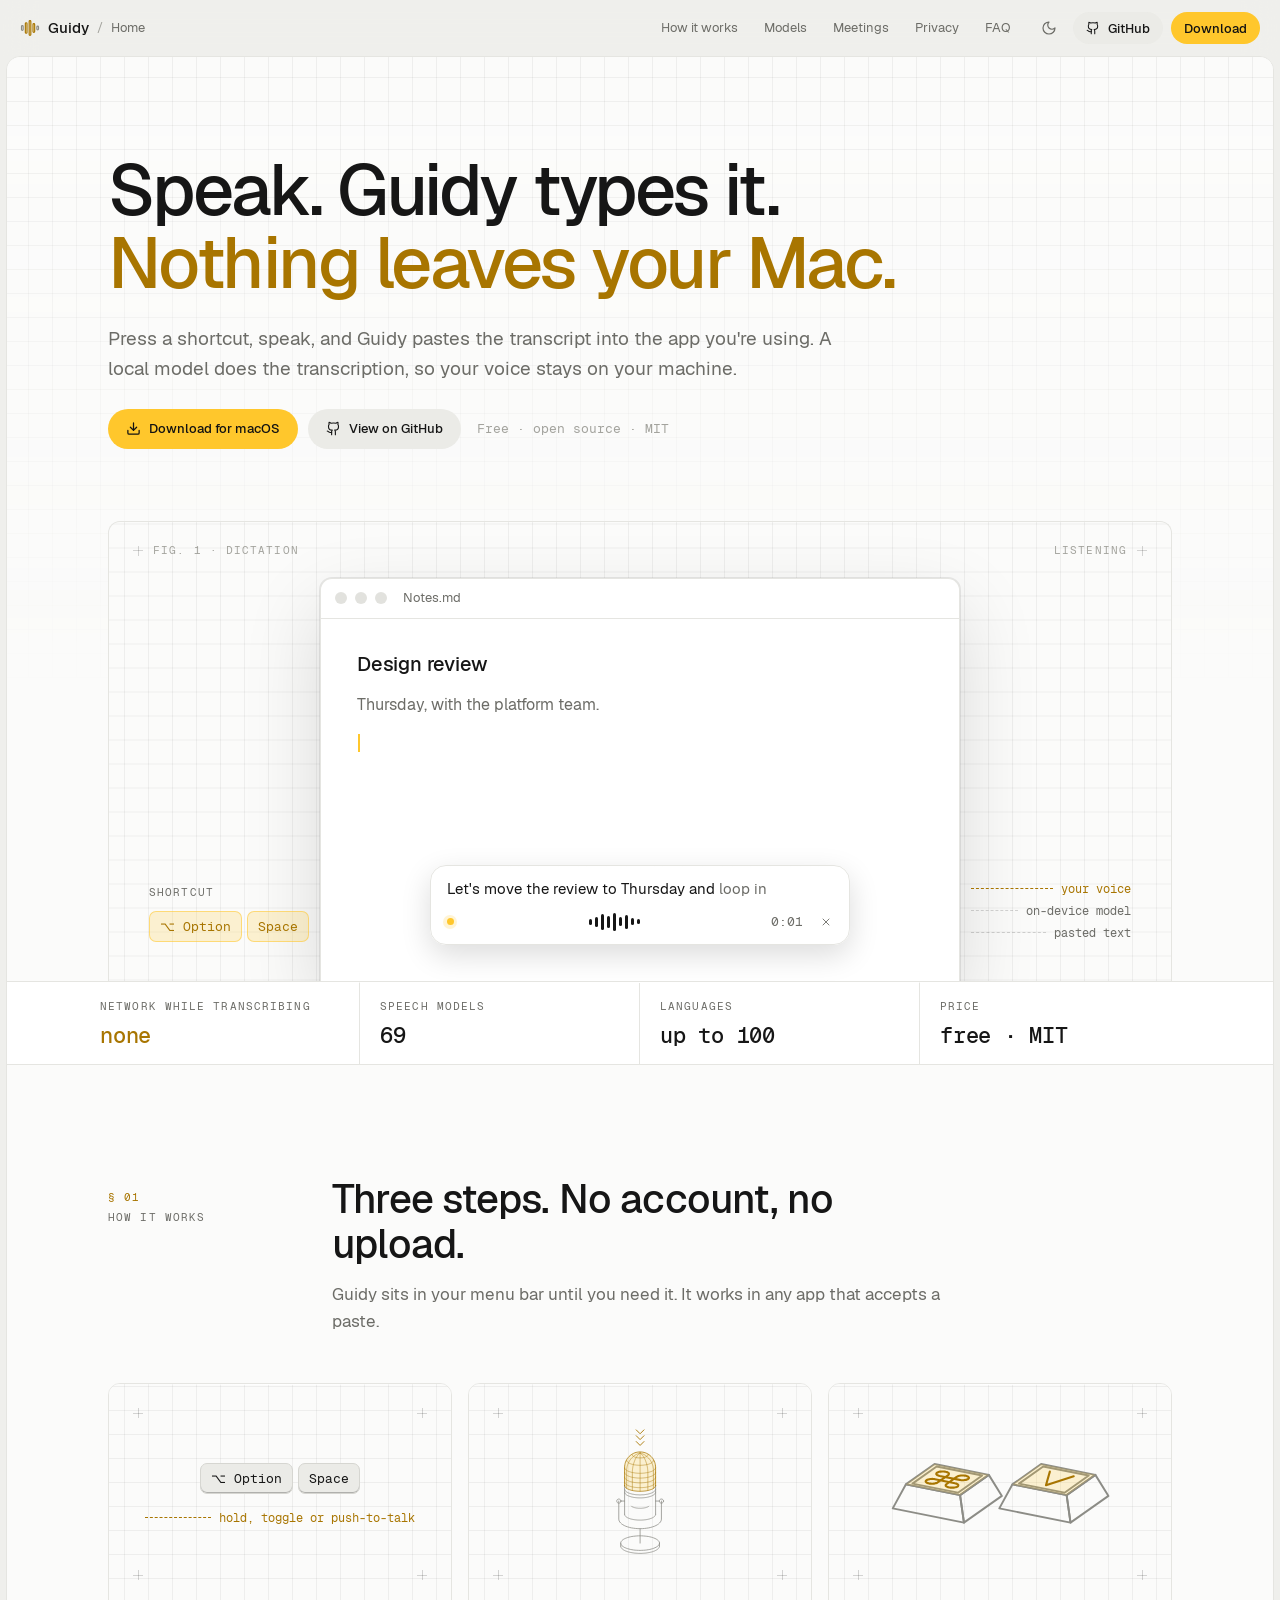
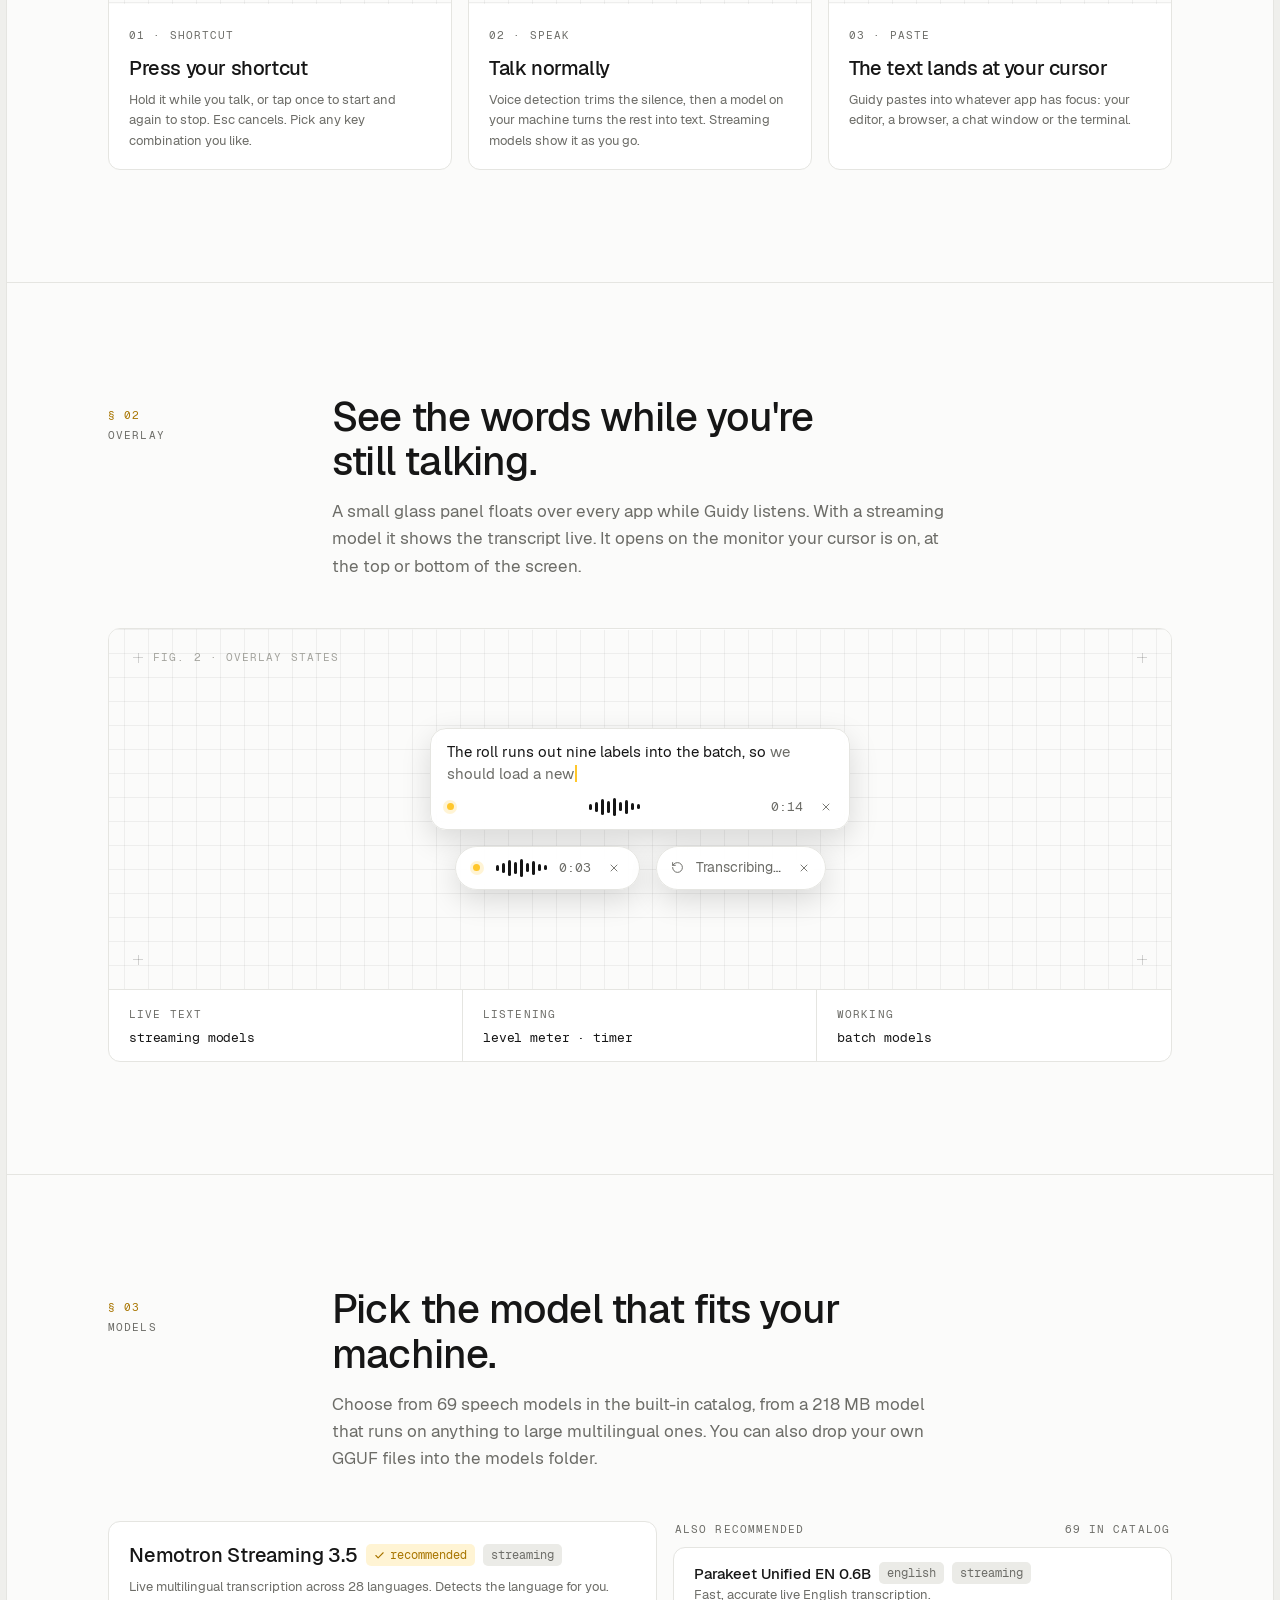
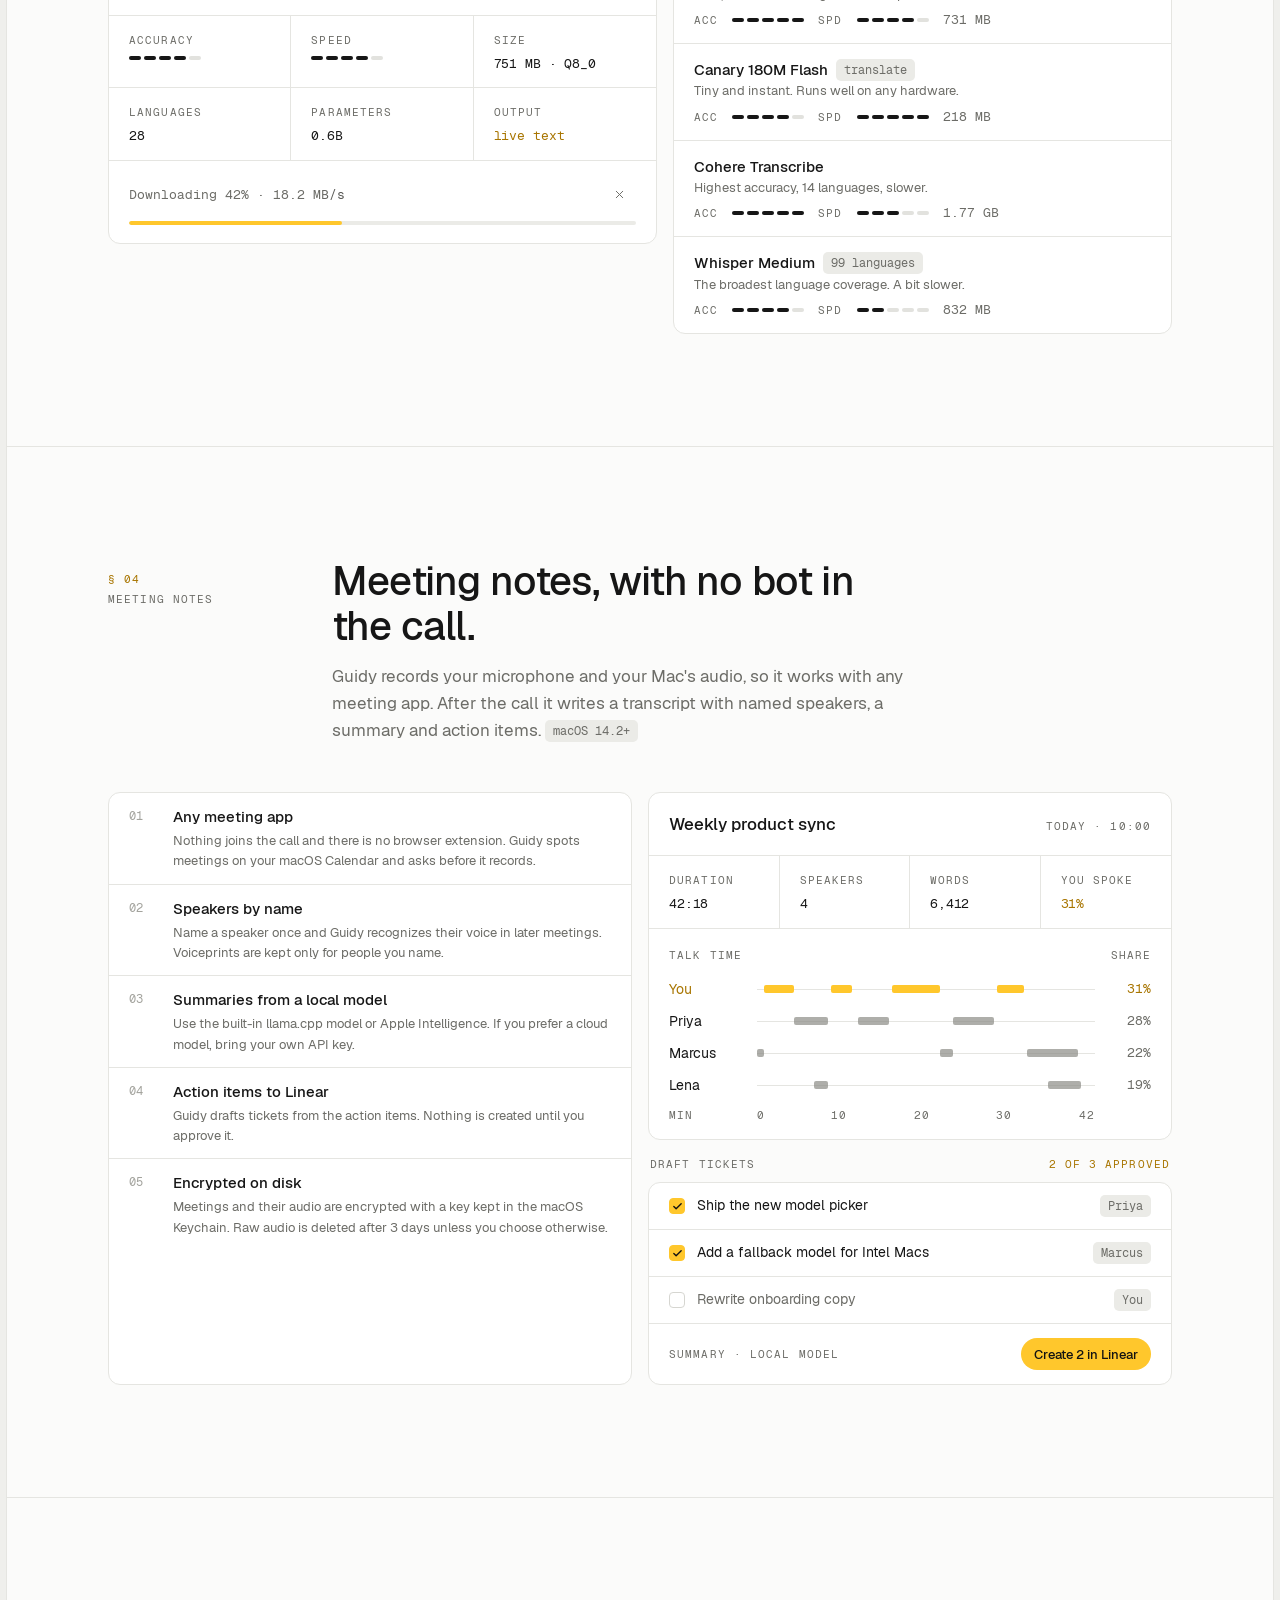
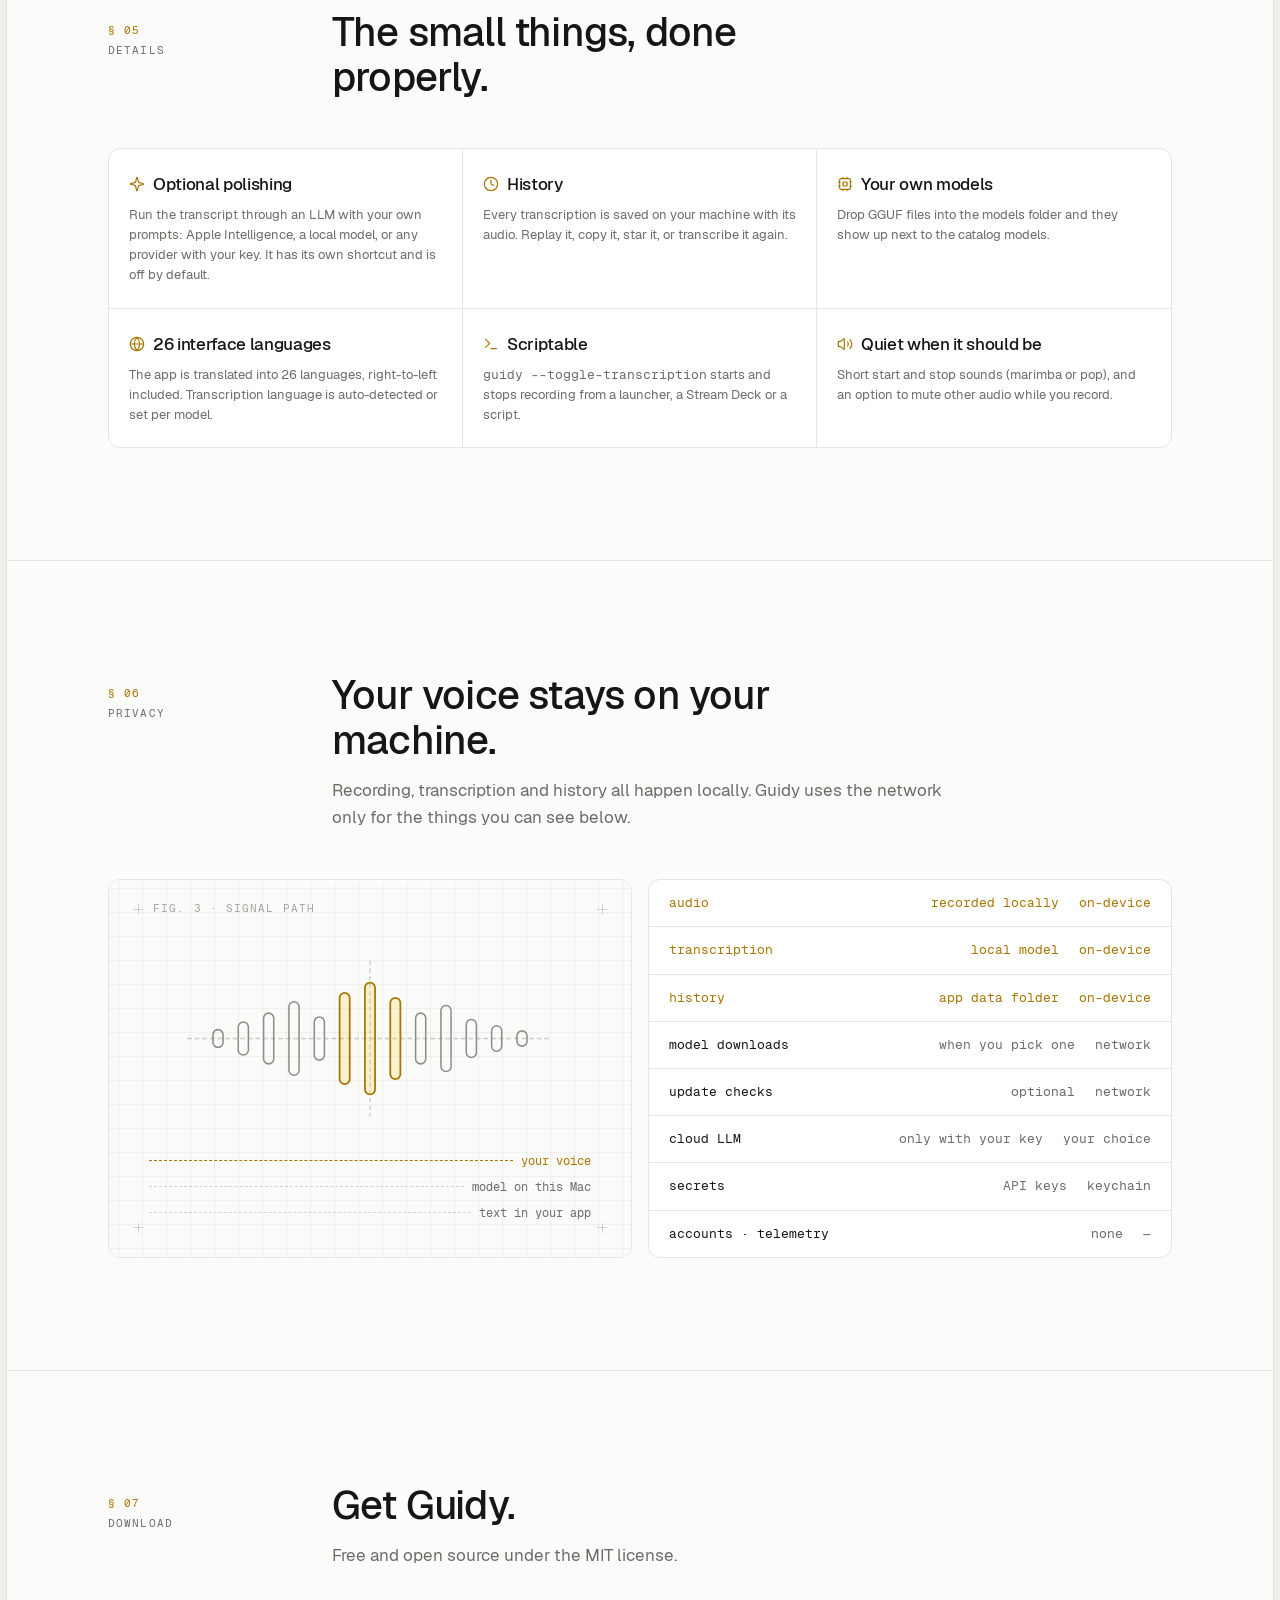
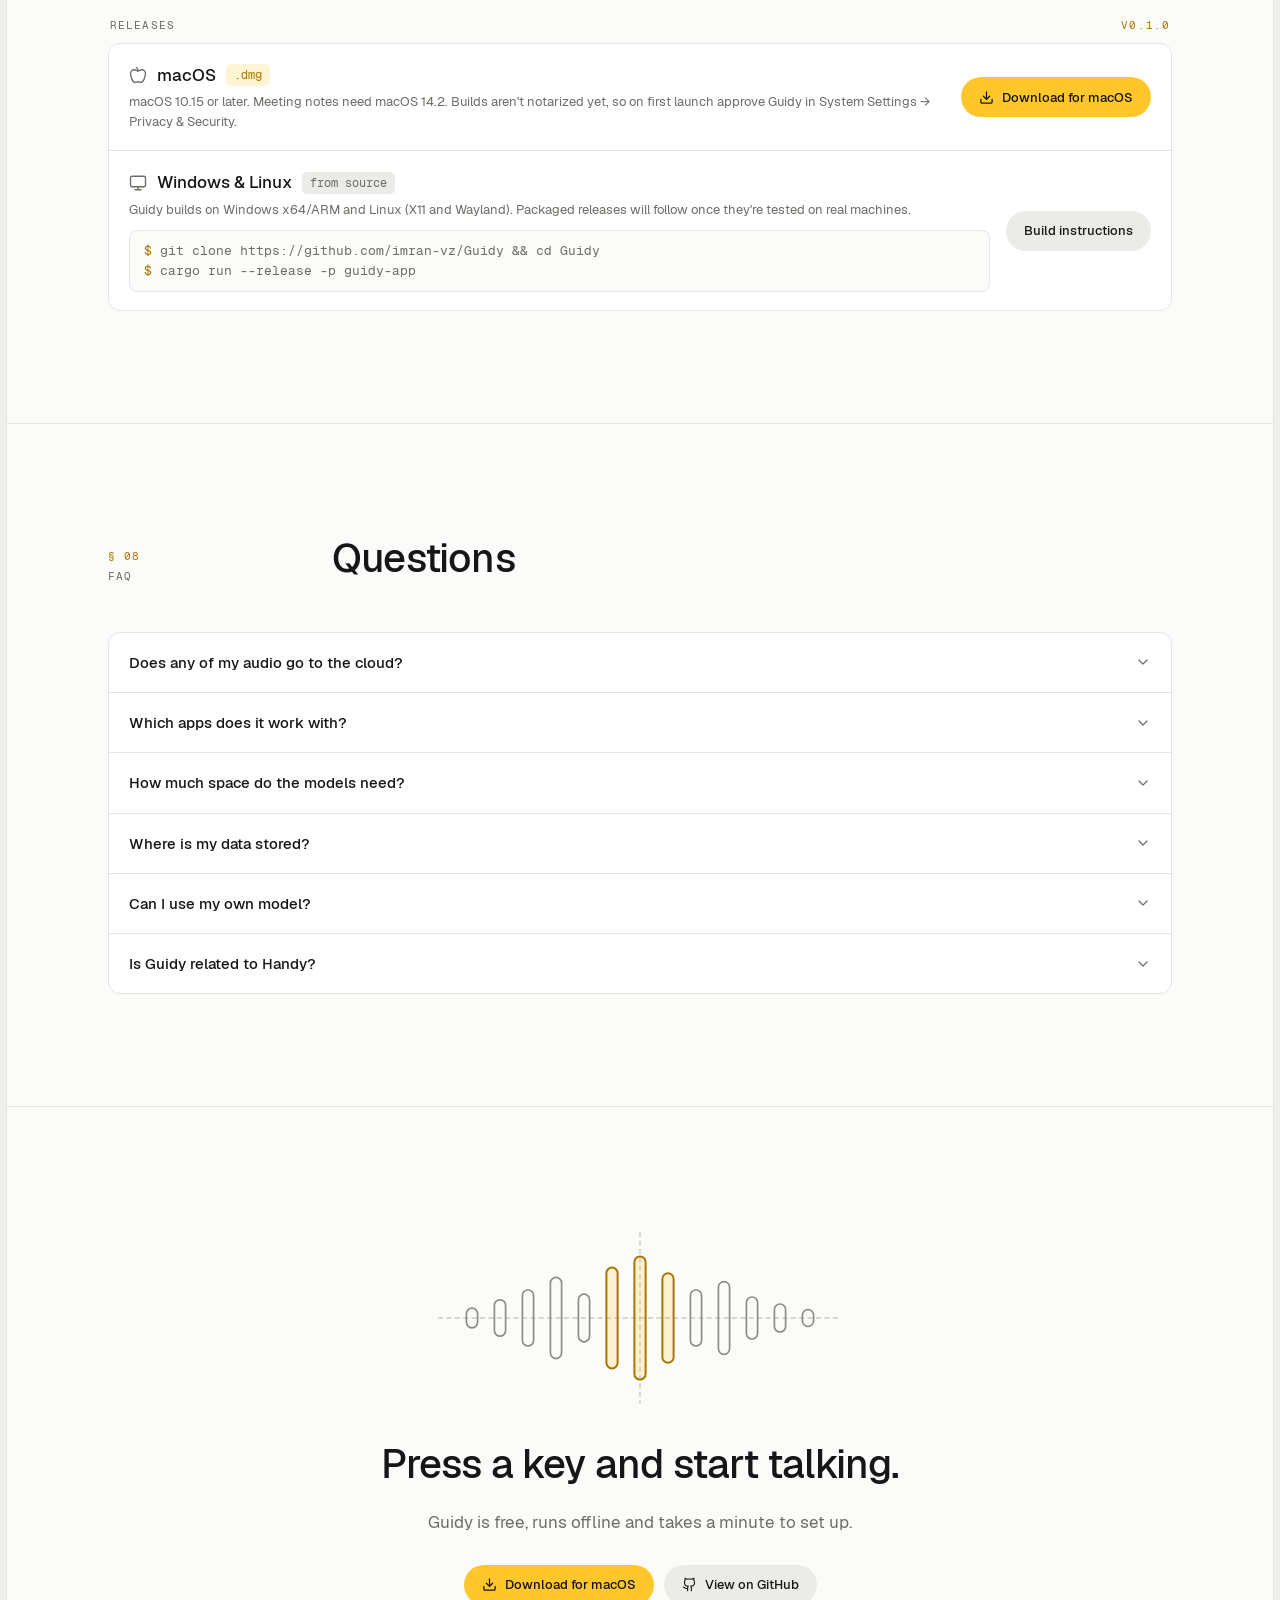
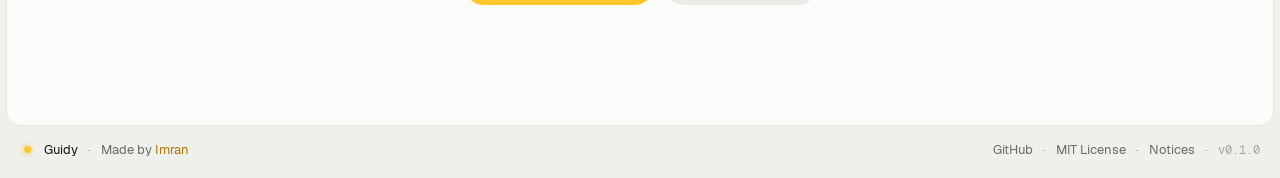
==== commit 552fb90d: "Add author links to About page and refresh branding" ====
--- a/website/index.html
+++ b/website/index.html
@@ -107,10 +107,6 @@
     <div class="bp hero-grid" aria-hidden="true"></div>
     <div class="wrap">
       <div class="hero-top">
-        <div style="display:flex;gap:10px;align-items:center;flex-wrap:wrap">
-          <span class="chip a">v0.1.0</span>
-          <span class="eyebrow">Offline speech to text · macOS</span>
-        </div>
         <h1>Speak. Guidy types it. <em>Nothing leaves your Mac.</em></h1>
         <p class="lede">Press a shortcut, speak, and Guidy pastes the transcript into the app you're using. A local model does the transcription, so your voice stays on your machine.</p>
         <div class="ctas">
@@ -203,7 +199,7 @@
         <article class="panel rim step reveal">
           <div class="bp">
             <i class="x tl"></i><i class="x tr"></i><i class="x bl"></i><i class="x br"></i>
-            <div class="ill" style="--ar:480/210"><i class="l" style="--m:url(assets/illustrations/microphone.svg)"></i><i class="f" style="--m:url(assets/illustrations/microphone-fill.svg)"></i><i class="a" style="--m:url(assets/illustrations/microphone-accent.svg)"></i></div>
+            <div class="ill nudge" style="--ar:480/210;--dx:29.2%"><i class="l" style="--m:url(assets/illustrations/microphone.svg)"></i><i class="f" style="--m:url(assets/illustrations/microphone-fill.svg)"></i><i class="a" style="--m:url(assets/illustrations/microphone-accent.svg)"></i></div>
           </div>
           <div class="sec">
             <span class="eyebrow">02 · Speak</span>
--- a/website/styles.css
+++ b/website/styles.css
@@ -162,6 +162,8 @@
 .ill{position:relative;width:100%;aspect-ratio:var(--ar,480/210)}
 .ill i{position:absolute;inset:0;-webkit-mask:var(--m) center/contain no-repeat;mask:var(--m) center/contain no-repeat}
 /* Zoom into a drawing whose subject sits small in its frame. */
+/* Artwork drawn off-centre in its frame (the microphone sits at x≈100 of 480): shift it to the middle. */
+.ill.nudge i{transform:translateX(var(--dx,0))}
 .ill.zoom i{-webkit-mask-size:250%;mask-size:250%;-webkit-mask-position:53% 90%;mask-position:53% 90%}
 .ill .l{background:var(--line)}.ill .f{background:var(--accent-soft)}.ill .a{background:var(--accent-text)}
 
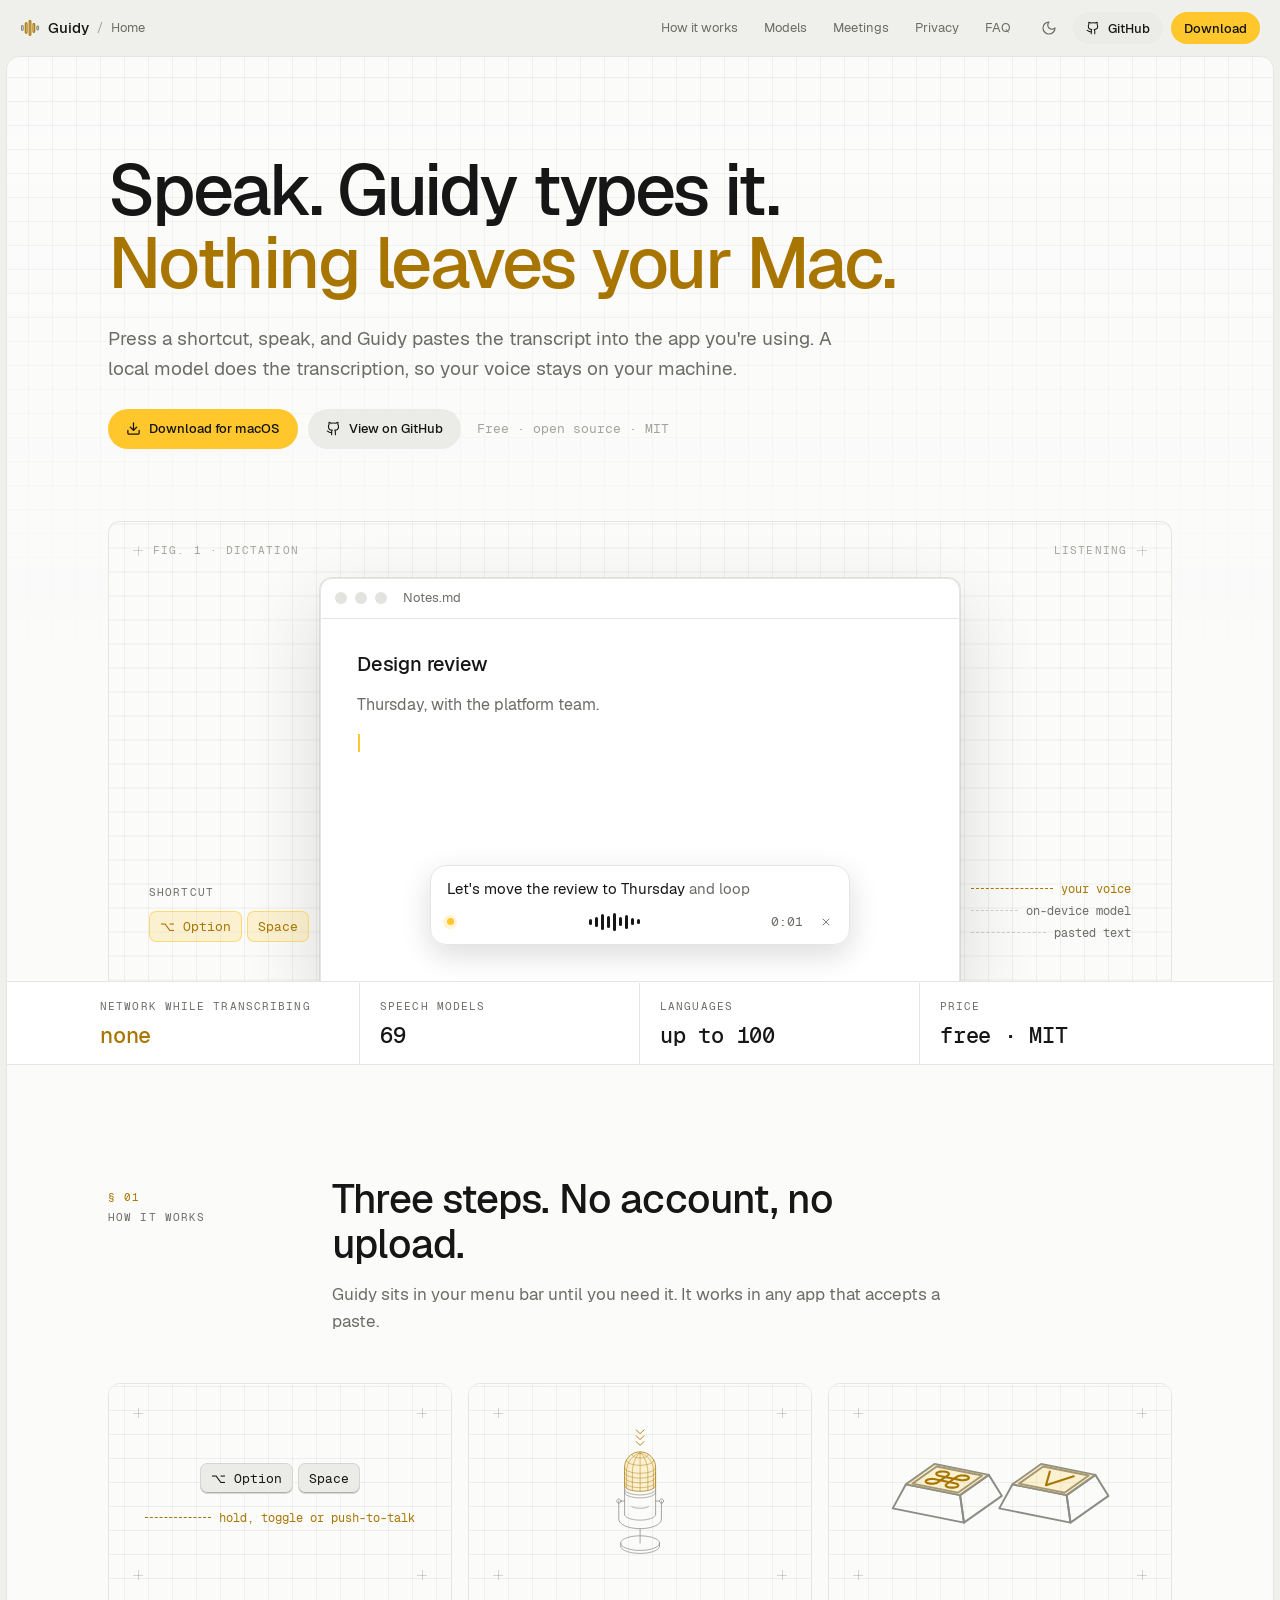
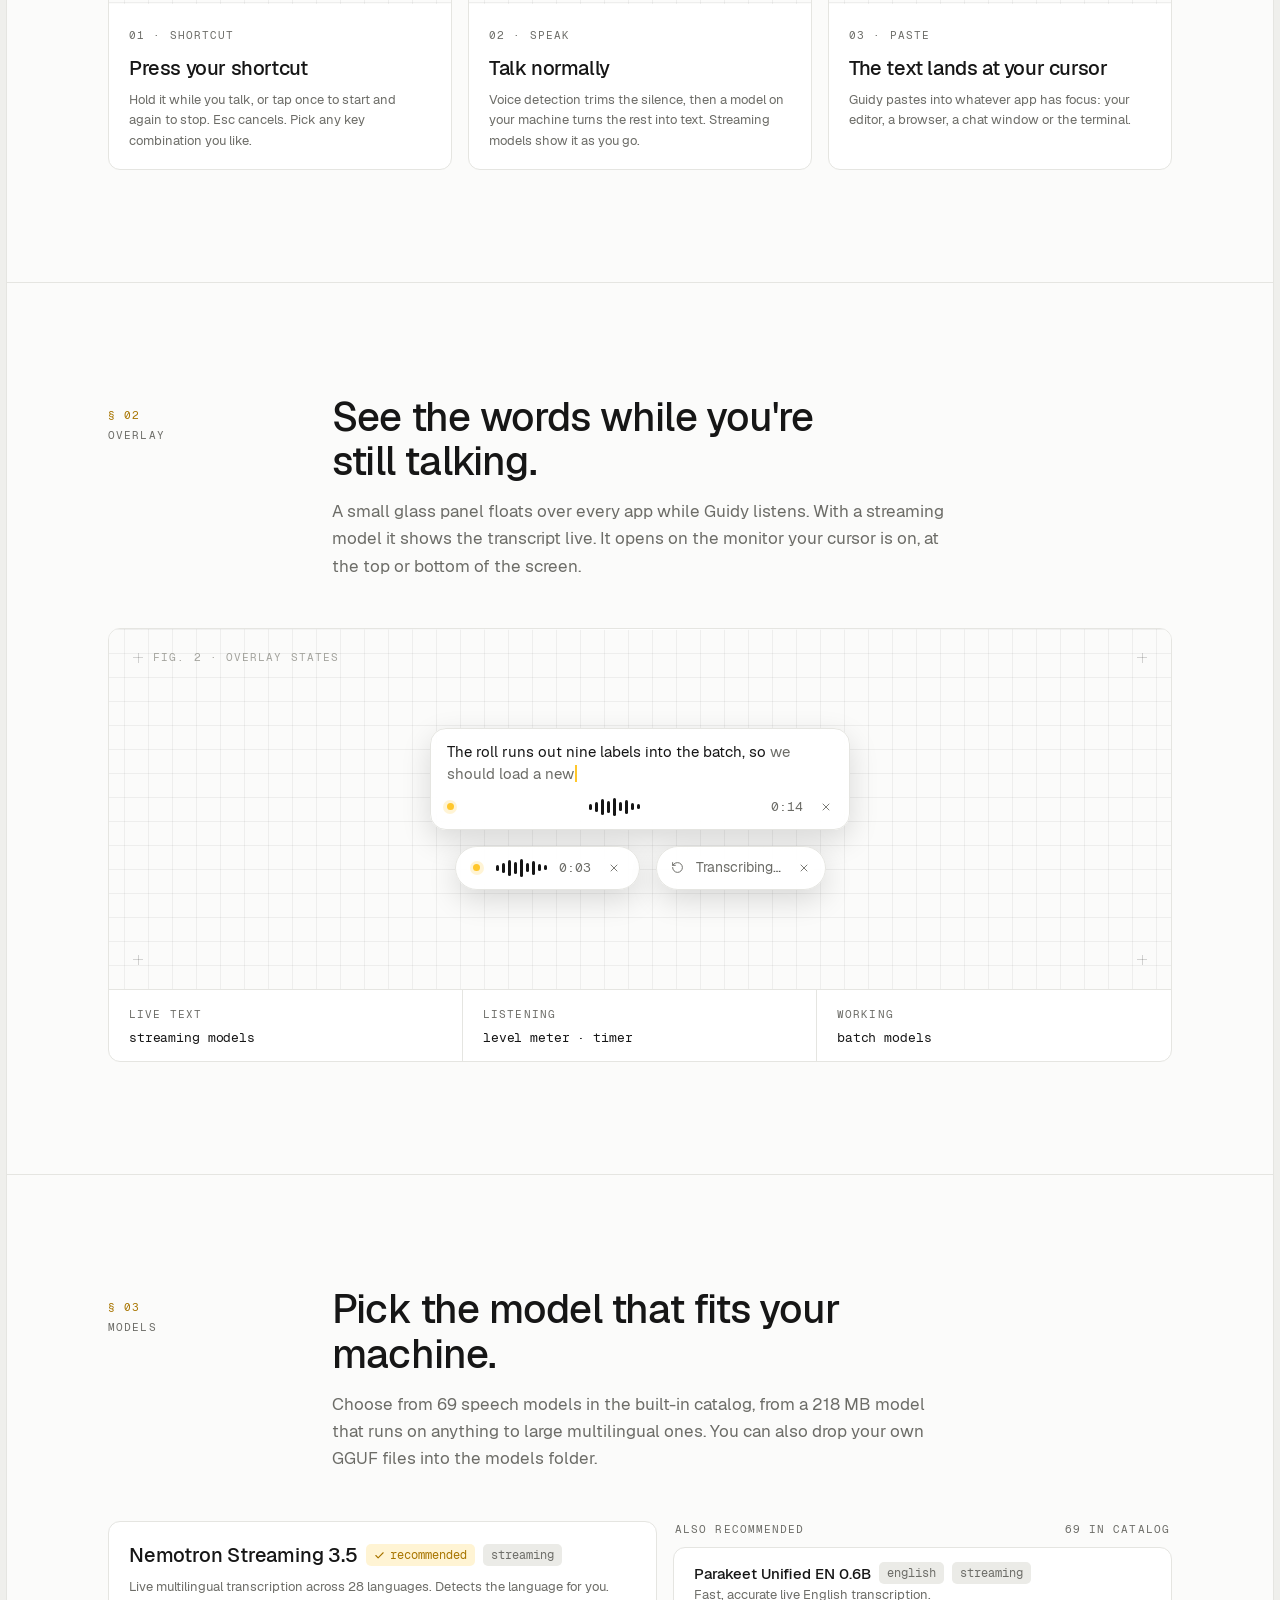
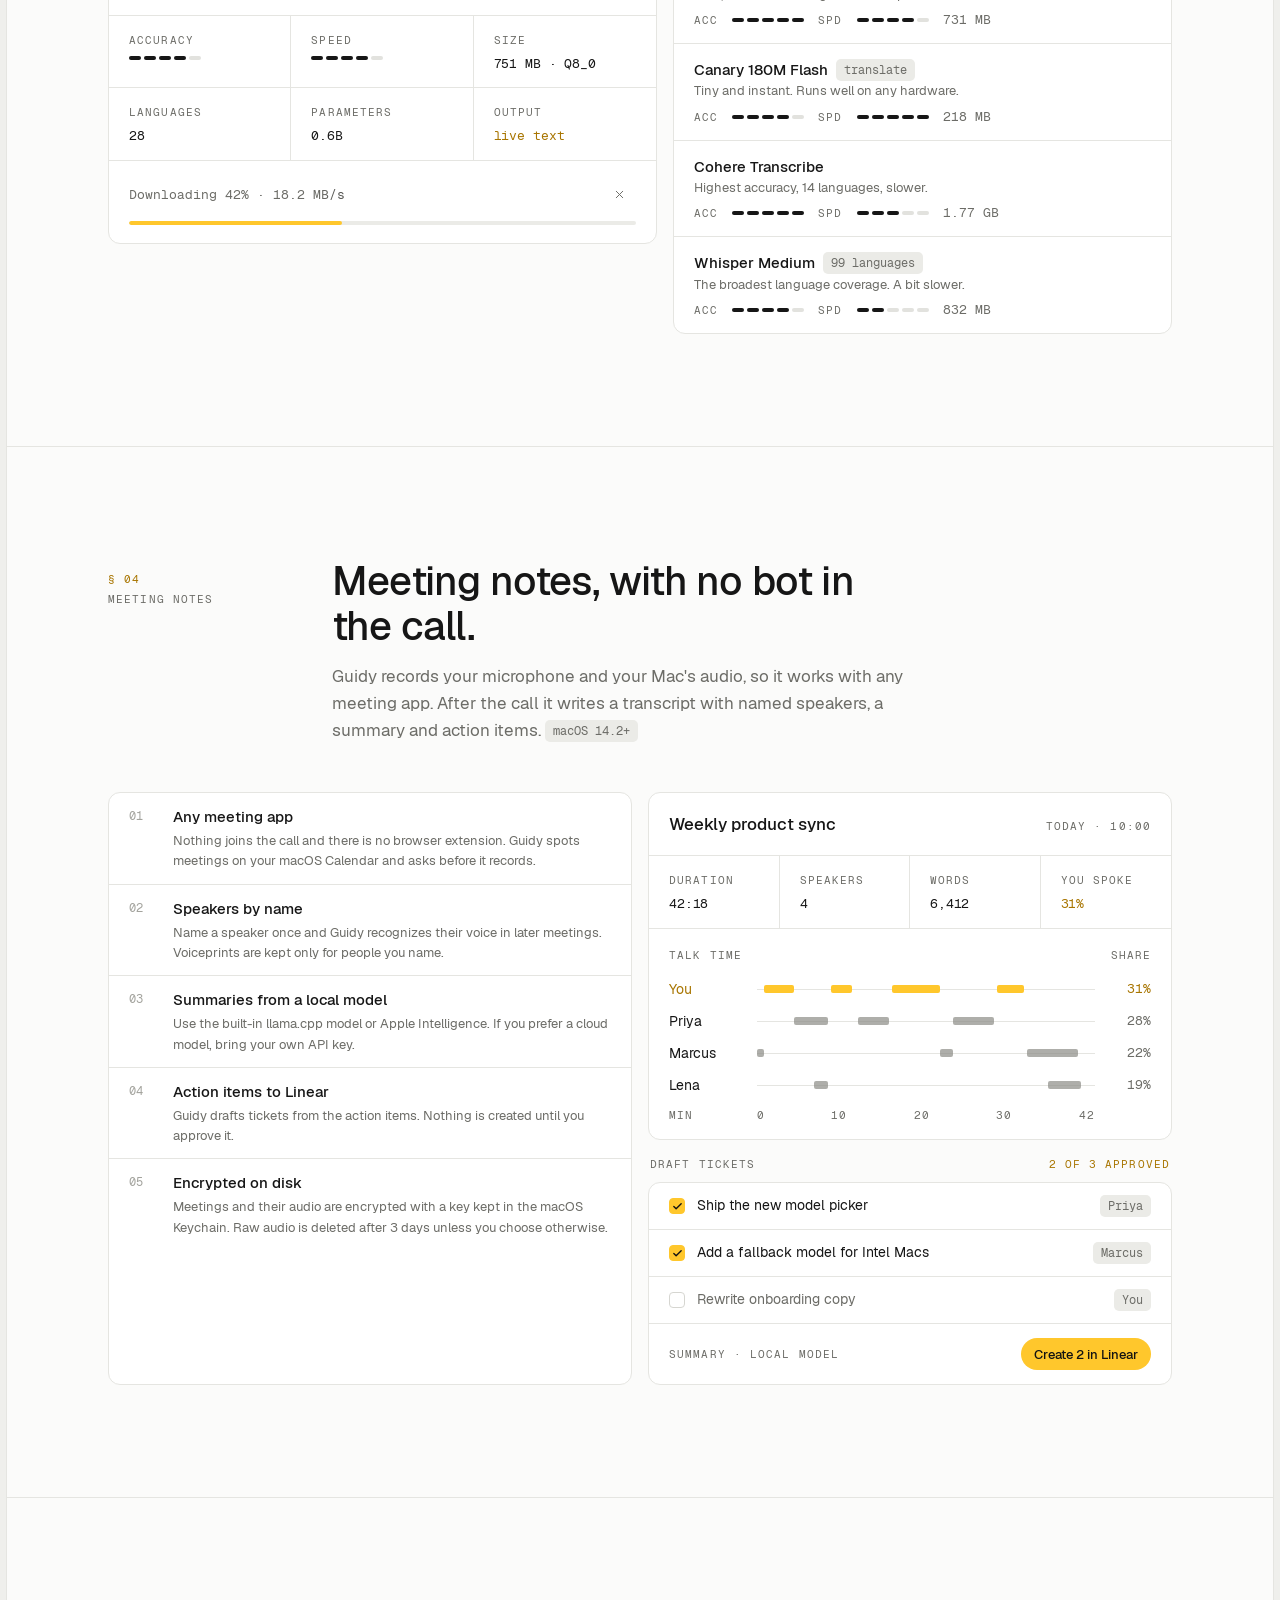
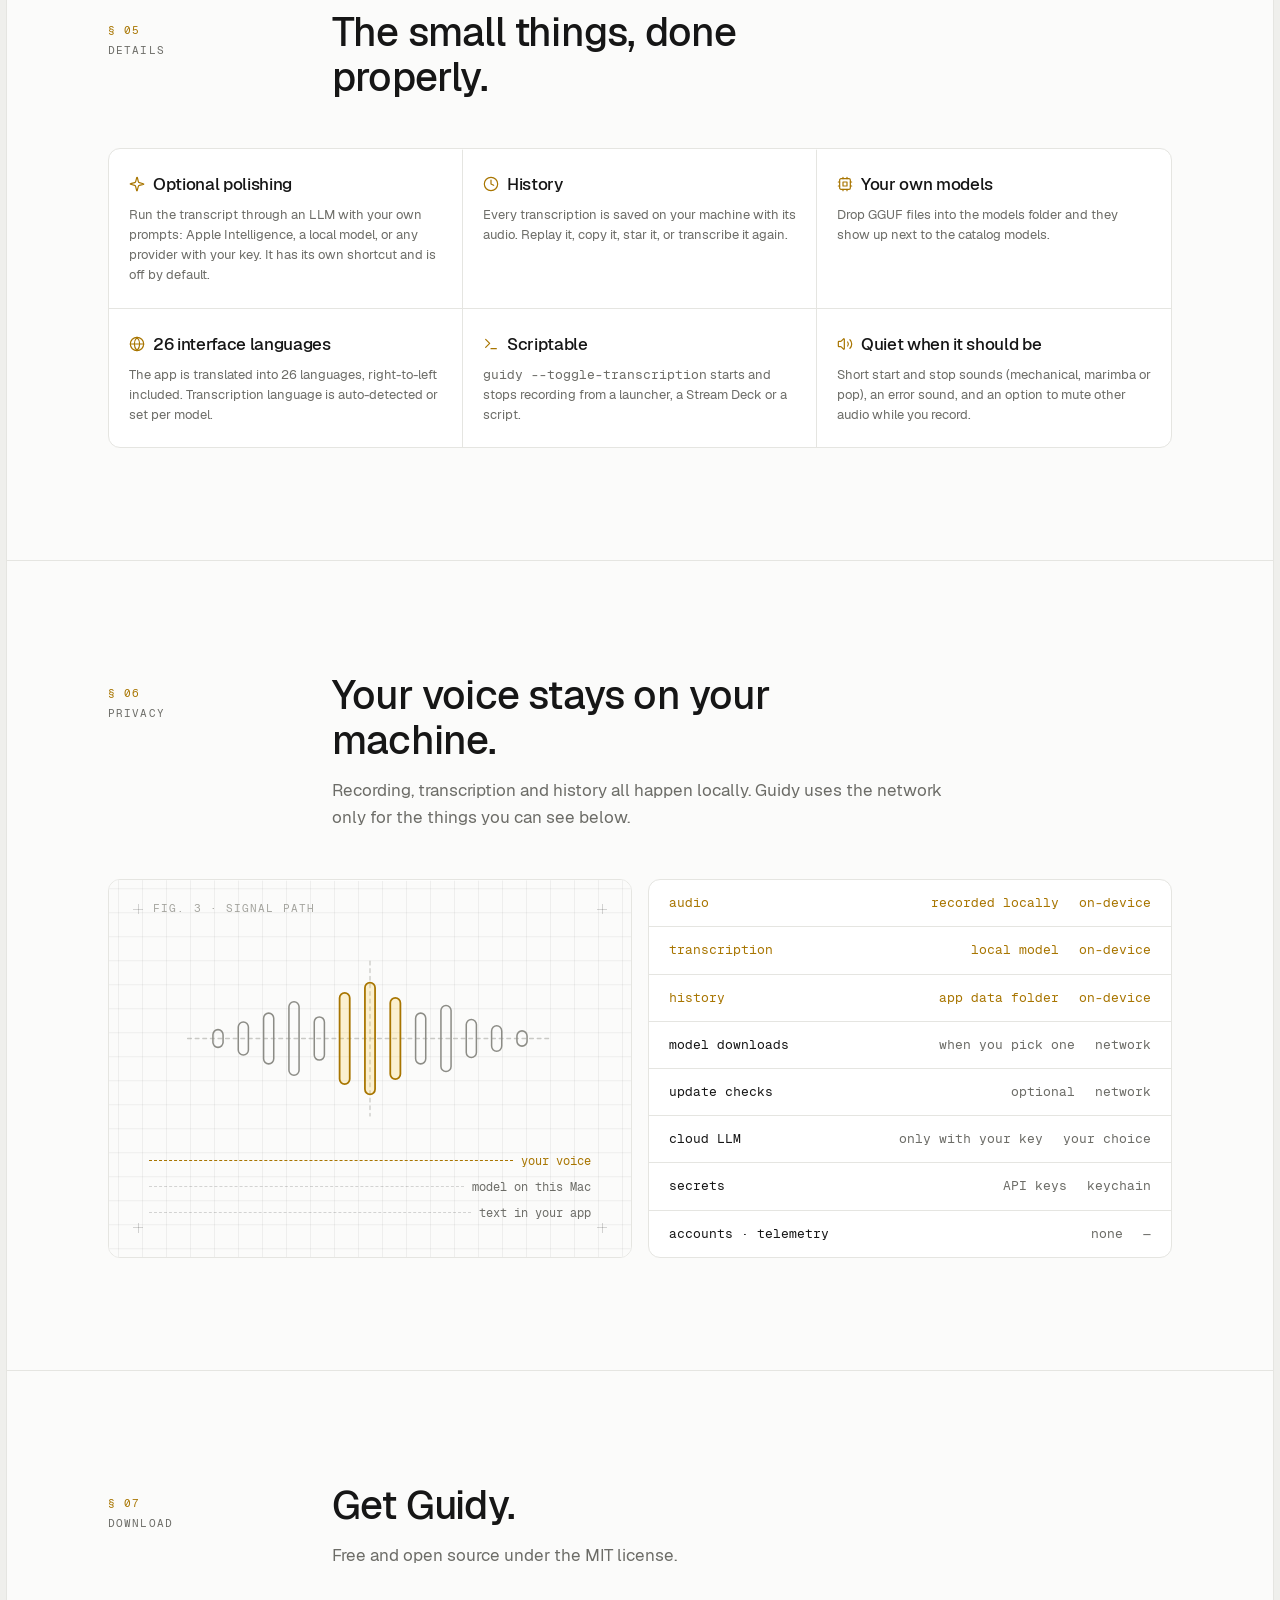
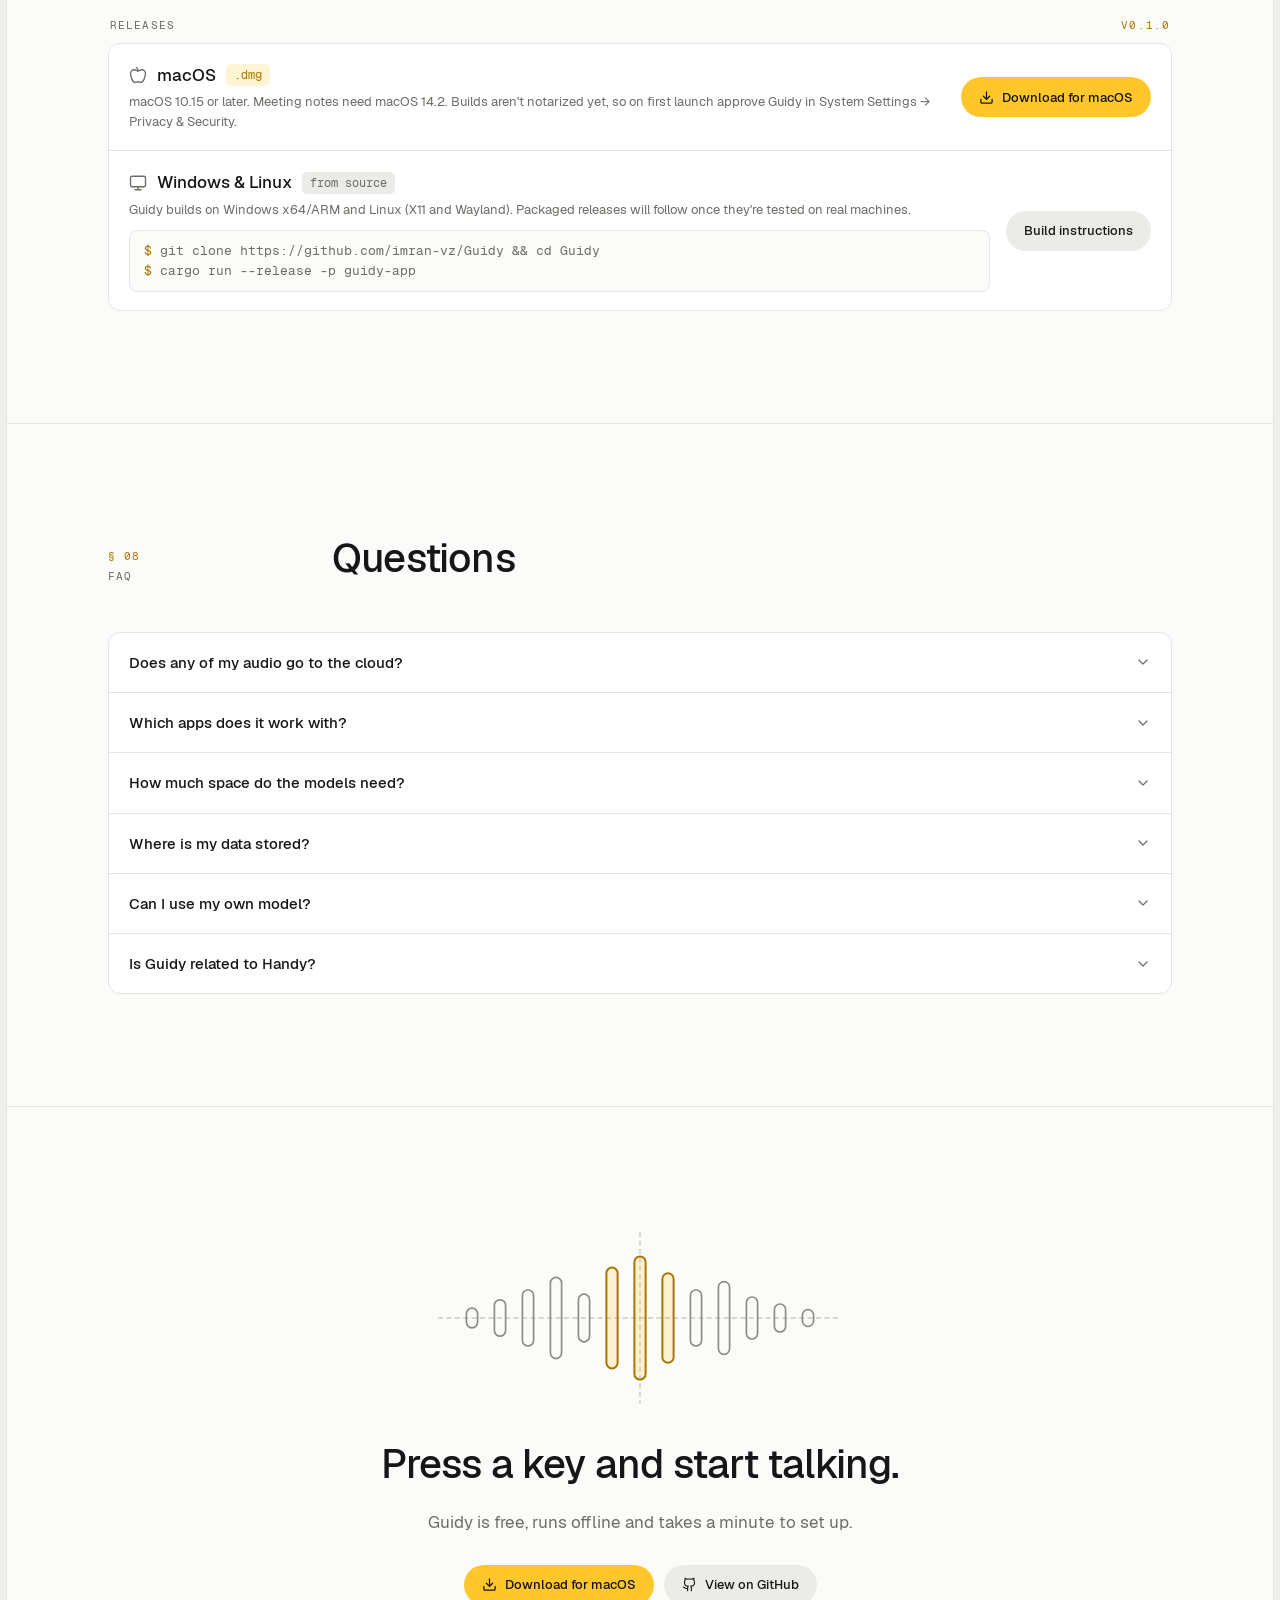
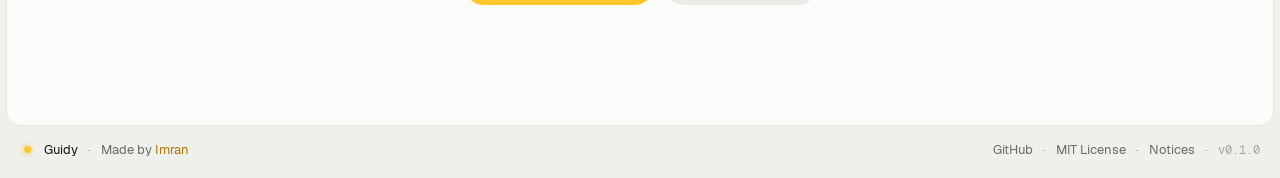
==== commit 78d47422: "Document the mechanical sound theme" ====
--- a/website/index.html
+++ b/website/index.html
@@ -366,7 +366,7 @@
         <div><h3><svg width="16" height="16" fill="none" stroke="currentColor" stroke-width="1.8" stroke-linecap="round" stroke-linejoin="round"><use href="#i-cpu"/></svg>Your own models</h3><p class="desc">Drop GGUF files into the models folder and they show up next to the catalog models.</p></div>
         <div><h3><svg width="16" height="16" fill="none" stroke="currentColor" stroke-width="1.8" stroke-linecap="round" stroke-linejoin="round"><use href="#i-globe"/></svg>26 interface languages</h3><p class="desc">The app is translated into 26 languages, right-to-left included. Transcription language is auto-detected or set per model.</p></div>
         <div><h3><svg width="16" height="16" fill="none" stroke="currentColor" stroke-width="1.8" stroke-linecap="round" stroke-linejoin="round"><use href="#i-term"/></svg>Scriptable</h3><p class="desc"><span class="mono">guidy --toggle-transcription</span> starts and stops recording from a launcher, a Stream Deck or a script.</p></div>
-        <div><h3><svg width="16" height="16" fill="none" stroke="currentColor" stroke-width="1.8" stroke-linecap="round" stroke-linejoin="round"><use href="#i-vol"/></svg>Quiet when it should be</h3><p class="desc">Short start and stop sounds (marimba or pop), and an option to mute other audio while you record.</p></div>
+        <div><h3><svg width="16" height="16" fill="none" stroke="currentColor" stroke-width="1.8" stroke-linecap="round" stroke-linejoin="round"><use href="#i-vol"/></svg>Quiet when it should be</h3><p class="desc">Short start and stop sounds (mechanical, marimba or pop), an error sound, and an option to mute other audio while you record.</p></div>
       </div>
     </div>
   </section>
